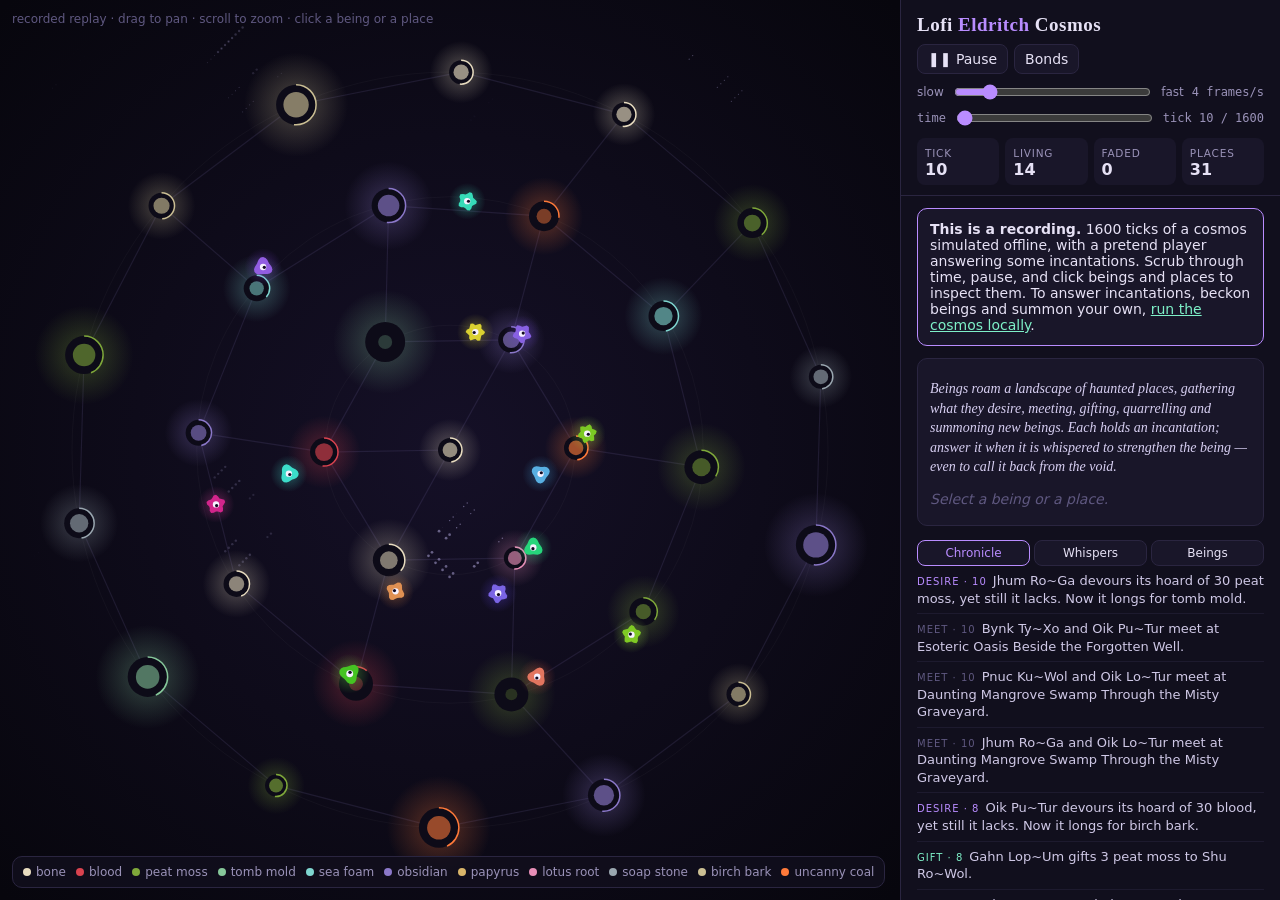
==== docs/index.html @ 743127a4 "Add a static replay demo for GitHub Pages - mix cosmos.replay records a fresh cosmos tick by tick (o" ====
<!doctype html>
<html lang="en" data-replay="replay.json">
<head>
<meta charset="utf-8">
<meta name="viewport" content="width=device-width, initial-scale=1">
<title>Lofi Eldritch Cosmos</title>
<style>
  :root {
    --bg: #07060d;
    --panel: #110f1d;
    --panel-2: #191629;
    --border: #2a2540;
    --text: #e6e1f5;
    --muted: #9a92b8;
    --faint: #5f5880;
    --accent: #b98cff;
    --accent-2: #7ef0c8;
    --danger: #ff6b7a;
    --warn: #ffcf6b;
    --good: #7ef0a0;
    --radius: 10px;
    --mono: ui-monospace, SFMono-Regular, Menlo, Consolas, monospace;
    --sans: "Iowan Old Style", "Palatino Linotype", Palatino, Georgia, serif;
    --ui: system-ui, -apple-system, "Segoe UI", Roboto, sans-serif;
  }
  * { box-sizing: border-box; }
  html, body { margin: 0; height: 100%; background: var(--bg); color: var(--text); font-family: var(--ui); font-size: 14px; }
  body { display: grid; grid-template-columns: 1fr 380px; grid-template-rows: 100%; overflow: hidden; }
  #stage { position: relative; min-width: 0; min-height: 0; }
  canvas { display: block; width: 100%; height: 100%; cursor: grab; touch-action: none; }
  canvas.dragging { cursor: grabbing; }
  canvas.beckoning { cursor: crosshair; }
  aside { background: var(--panel); border-left: 1px solid var(--border); display: flex; flex-direction: column; min-height: 0; overflow: hidden; }
  header { padding: 14px 16px 10px; border-bottom: 1px solid var(--border); }
  h1 { font-family: var(--sans); font-weight: 600; font-size: 19px; letter-spacing: .5px; margin: 0 0 8px; }
  h1 span { color: var(--accent); }
  h2 { font-family: var(--sans); font-size: 17px; margin: 0; font-weight: 600; }
  h3 { font-size: 11px; text-transform: uppercase; letter-spacing: 1.2px; color: var(--muted); margin: 14px 0 6px; font-weight: 600; }
  .controls { display: flex; gap: 6px; align-items: center; flex-wrap: wrap; }
  button { font: inherit; color: var(--text); background: var(--panel-2); border: 1px solid var(--border); border-radius: 8px; padding: 6px 10px; cursor: pointer; }
  button:hover { border-color: var(--accent); }
  button.primary { background: var(--accent); color: #140b24; border-color: var(--accent); font-weight: 600; }
  button.primary:hover { filter: brightness(1.1); }
  button.danger:hover { border-color: var(--danger); color: var(--danger); }
  button:disabled { opacity: .5; cursor: default; }
  input[type=text], input[type=number] { font: inherit; color: var(--text); background: var(--bg); border: 1px solid var(--border); border-radius: 8px; padding: 6px 8px; width: 100%; }
  input:focus { outline: none; border-color: var(--accent); }
  input[type=range] { accent-color: var(--accent); flex: 1; min-width: 80px; }
  .speed { display: flex; align-items: center; gap: 8px; margin-top: 8px; color: var(--muted); font-size: 12px; }
  .stats { display: grid; grid-template-columns: repeat(4, 1fr); gap: 6px; margin-top: 10px; }
  .stat { background: var(--panel-2); border-radius: 8px; padding: 6px 8px; }
  .stat b { display: block; font-size: 16px; font-variant-numeric: tabular-nums; }
  .stat small { color: var(--muted); font-size: 10.5px; text-transform: uppercase; letter-spacing: .8px; }
  #scroll { overflow-y: auto; flex: 1; padding: 0 16px 16px; }
  .empty { color: var(--faint); font-style: italic; padding: 6px 0; }
  .card { background: var(--panel-2); border: 1px solid var(--border); border-radius: var(--radius); padding: 12px; margin-top: 12px; }
  .row { display: flex; justify-content: space-between; gap: 8px; align-items: baseline; padding: 2px 0; }
  .row span:first-child { color: var(--muted); }
  .bar { height: 7px; background: var(--bg); border-radius: 4px; overflow: hidden; margin: 4px 0 8px; }
  .bar i { display: block; height: 100%; border-radius: 4px; transition: width .4s; }
  .thought { font-family: var(--sans); font-style: italic; color: #d7cff2; margin: 8px 0; line-height: 1.4; }
  .chips { display: flex; flex-wrap: wrap; gap: 4px; }
  .chip { font-size: 12px; background: var(--bg); border: 1px solid var(--border); border-radius: 999px; padding: 2px 8px; display: inline-flex; gap: 5px; align-items: center; }
  .chip .dot { width: 8px; height: 8px; border-radius: 50%; display: inline-block; }
  .chip.desire { border-color: var(--accent); }
  .link { color: var(--accent-2); cursor: pointer; text-decoration: none; }
  .link:hover { text-decoration: underline; }
  .incantation { border: 1px dashed var(--faint); border-radius: 8px; padding: 8px 10px; margin-top: 6px; font-family: var(--sans); font-size: 15px; }
  .incantation.awaiting { border-color: var(--warn); box-shadow: 0 0 12px #ffcf6b33; }
  .recall { display: flex; gap: 6px; margin-top: 8px; }
  .recall input { flex: 1; }
  .feedback { font-size: 13px; margin-top: 6px; }
  .feedback.good { color: var(--good); } .feedback.bad { color: var(--danger); }
  .events { list-style: none; padding: 0; margin: 0; }
  .events li { padding: 6px 0; border-bottom: 1px solid #1d1a2e; font-size: 13px; line-height: 1.35; color: #cfc8e6; }
  .events li .k { font-size: 10px; text-transform: uppercase; letter-spacing: 1px; margin-right: 6px; color: var(--faint); }
  .events li.summon .k, .events li.revive .k { color: var(--good); }
  .events li.fade .k, .events li.rivalry .k { color: var(--danger); }
  .events li.gift .k, .events li.succor .k { color: var(--accent-2); }
  .events li.whisper .k { color: var(--warn); }
  .events li.desire .k, .events li.elder .k { color: var(--accent); }
  .whispers li { display: flex; justify-content: space-between; gap: 8px; }
  .legend { position: absolute; left: 12px; bottom: 12px; background: #110f1dd9; border: 1px solid var(--border); border-radius: var(--radius); padding: 8px 10px; font-size: 12px; max-width: calc(100% - 24px); }
  .legend .chips { gap: 4px 10px; }
  .legend .chip { background: none; border: 0; padding: 0; color: var(--muted); }
  .hint { position: absolute; top: 12px; left: 12px; color: var(--faint); font-size: 12px; pointer-events: none; }
  .tooltip { position: absolute; pointer-events: none; background: #110f1df0; border: 1px solid var(--border); border-radius: 8px; padding: 5px 8px; font-size: 12px; white-space: nowrap; transform: translate(12px, 12px); display: none; }
  .banner { position: absolute; top: 12px; left: 50%; transform: translateX(-50%); background: var(--accent); color: #140b24; padding: 6px 12px; border-radius: 999px; font-weight: 600; font-size: 13px; display: none; }
  .overlay { position: absolute; inset: 0; display: none; place-items: center; background: radial-gradient(circle at center, #1a1430cc, #07060dee); }
  .overlay .card { max-width: 380px; width: calc(100% - 32px); text-align: center; }
  .overlay p { color: var(--muted); line-height: 1.5; }
  .form-grid { display: grid; gap: 6px; margin-top: 8px; }
  .form-grid label { font-size: 12px; color: var(--muted); text-align: left; }
  .error { color: var(--danger); font-size: 12px; margin-top: 6px; }
  .scrub { display: flex; align-items: center; gap: 8px; margin-top: 6px; color: var(--muted); font-size: 12px; }
  .scrub input { flex: 1; }
  .scrub span { font-family: var(--mono); min-width: 92px; text-align: right; }
  .notice { border-color: var(--accent); }
  .notice a { color: var(--accent-2); }
  .tabs { display: flex; gap: 4px; margin-top: 14px; }
  .tabs button { flex: 1; font-size: 12px; padding: 5px; }
  .tabs button.on { border-color: var(--accent); color: var(--accent); }
  @media (max-width: 820px) {
    body { grid-template-columns: 100%; grid-template-rows: 55vh 45vh; }
    aside { border-left: 0; border-top: 1px solid var(--border); }
    .legend { display: none; }
  }
</style>
</head>
<body>
<div id="stage">
  <canvas id="cosmos"></canvas>
  <div class="hint">drag to pan · scroll to zoom · click a being (the eye follows it) or a place</div>
  <div class="banner" id="banner"></div>
  <div class="tooltip" id="tooltip"></div>
  <div class="legend" id="legend"></div>
  <div class="overlay" id="genesis">
    <div class="card">
      <h2>The void is empty</h2>
      <p>Dream a landscape of haunted places into being and awaken beings to roam it.</p>
      <div class="form-grid">
        <label for="seed-beings">Beings to awaken</label>
        <input type="number" id="seed-beings" value="14" min="1" max="60">
        <label for="seed-rings">Places on each ring (inner → outer)</label>
        <input type="text" id="seed-rings" value="6, 10, 14">
      </div>
      <div class="controls" style="justify-content:center;margin-top:12px">
        <button class="primary" id="seed-go">Begin genesis</button>
        <button id="seed-cancel">Cancel</button>
      </div>
      <div class="error" id="seed-error"></div>
    </div>
  </div>
</div>
<aside>
  <header>
    <h1>Lofi <span>Eldritch</span> Cosmos</h1>
    <div class="controls">
      <button class="primary" id="toggle">▶ Stir</button>
      <button id="new-cosmos" title="Unmake this cosmos and seed a new one">New cosmos</button>
      <button id="bonds-toggle" title="Show strong bonds between all beings">Bonds</button>
    </div>
    <div class="speed">
      <span>slow</span>
      <input type="range" id="speed" min="100" max="3000" step="50" value="1000" aria-label="Tick duration">
      <span>fast</span>
      <span id="speed-label" style="min-width:64px;text-align:right;font-family:var(--mono)"></span>
    </div>
    <div class="stats">
      <div class="stat"><small>tick</small><b id="s-tick">0</b></div>
      <div class="stat"><small>living</small><b id="s-pop">0</b></div>
      <div class="stat"><small>faded</small><b id="s-faded">0</b></div>
      <div class="stat"><small>places</small><b id="s-nodes">0</b></div>
    </div>
  </header>
  <div id="scroll">
    <div id="selection"></div>
    <div class="tabs">
      <button id="tab-chronicle" class="on">Chronicle</button>
      <button id="tab-whispers">Whispers <span id="whisper-count"></span></button>
      <button id="tab-beings">Beings</button>
    </div>
    <div id="tab-body"></div>
  </div>
</aside>
<script>
(() => {
  "use strict";

  // ---------- state ----------
  const RESOURCE_COLORS = {
    bone: "#e8dcc0", blood: "#d9434f", peat_moss: "#7fa83a", tomb_mold: "#86c79a",
    sea_foam: "#7fd6d0", obsidian: "#8b78c9", papyrus: "#d9b56a", lotus_root: "#e88fb8",
    soap_stone: "#9aa7b0", birch_bark: "#cbbf94", uncanny_coal: "#ff7a3a"
  };
  const state = {
    world: null, nodes: new Map(), beings: new Map(), events: [], lastSeq: 0,
    selected: null,            // {kind: "being"|"node", id}
    hover: null,
    beckoning: null,           // being id waiting for a target node
    showBonds: false,
    tab: "chronicle",
    view: { x: 0, y: 0, zoom: 1 },
    display: new Map(),        // being id -> {x, y, vx, vy}
    feedback: null,            // {id, text, good}
    seedDismissed: false,
  };

  // A static build (GitHub Pages) sets <html data-replay="replay.json"> and plays a recording
  const REPLAY_URL = document.documentElement.dataset.replay;
  const replay = REPLAY_URL ? { data: null, frame: 0, playing: true, fps: 4, eventTicks: [] } : null;
  const REPO_URL = "https://github.com/joedaws/lofi-eldritch-cosmos";

  window.cosmos = state; // handy for poking at the cosmos from the console
  const $ = (id) => document.getElementById(id);
  const canvas = $("cosmos");
  const ctx = canvas.getContext("2d");
  const esc = (s) => String(s ?? "").replace(/[&<>"']/g, (c) => ({ "&": "&amp;", "<": "&lt;", ">": "&gt;", '"': "&quot;", "'": "&#39;" }[c]));
  const pretty = (r) => String(r ?? "").replace(/_/g, " ");
  const hash = (s) => { let h = 2166136261; for (const c of String(s)) { h ^= c.charCodeAt(0); h = Math.imul(h, 16777619); } return (h >>> 0) / 4294967295; };
  const resColor = (r) => RESOURCE_COLORS[r] || "#bbb";
  // only touch the DOM when the markup really changed, so clicks are never lost to a re-render
  const setHTML = (el, html) => { if (el._html !== html) { el._html = html; el.innerHTML = html; } };

  // ---------- api ----------
  async function api(path, body) {
    const opts = body === undefined ? {} : { method: "POST", headers: { "Content-Type": "application/json" }, body: JSON.stringify(body) };
    const res = await fetch(path, opts);
    const data = await res.json().catch(() => ({}));
    if (!res.ok && res.status !== 409) throw Object.assign(new Error(data.error || res.statusText), { data });
    return { status: res.status, data };
  }

  let polling = false;
  async function poll() {
    if (replay) { if (replay.data) ingest(replayWorld(replay.frame)); return; }
    if (polling) return;
    polling = true;
    try {
      const { data } = await api(`/world?since=${state.lastSeq}`);
      ingest(data);
    } catch (e) {
      banner("The cosmos is unreachable…", 2000);
    } finally {
      polling = false;
    }
  }

  function ingest(world) {
    state.world = world;
    state.nodes = new Map(world.nodes.map((n) => [n.id, n]));
    state.beings = new Map(world.beings.map((b) => [b.id, b]));
    if (world.replaceEvents) {
      state.events = world.events;
    } else if (world.events.length) {
      state.lastSeq = world.events[0].seq;
      state.events = world.events.concat(state.events).slice(0, 250);
    }
    for (const id of state.display.keys()) if (!state.beings.has(id)) state.display.delete(id);
    if (state.selected && !(state.selected.kind === "being" ? state.beings : state.nodes).has(state.selected.id)) state.selected = null;
    layoutNodes();
    renderPanel();
    const empty = world.nodes.length === 0;
    $("genesis").style.display = !replay && ((empty && !state.seedDismissed) || state.forceGenesis) ? "grid" : "none";
  }

  // ---------- replay ----------
  async function loadReplay() {
    try {
      const res = await fetch(REPLAY_URL);
      const R = await res.json();
      // bonds are only stored every few frames: carry the last known bonds forward
      const last = new Map();
      for (const f of R.frames) for (const row of f.b) {
        if (row[8] !== null) {
          const bonds = {};
          for (let i = 0; i < row[8].length; i += 2) { const other = R.beings[row[8][i]]; if (other) bonds[other.id] = row[8][i + 1]; }
          last.set(row[0], bonds);
        }
        row.bonds = last.get(row[0]) || {};
      }
      R.events.sort((a, b) => a.seq - b.seq);
      replay.eventTicks = R.events.map((e) => e.tick);
      replay.data = R;
      setupReplayControls();
      ingest(replayWorld(0));
    } catch (e) {
      banner("Could not load the recording.", 0);
    }
  }

  function replayWorld(i) {
    const R = replay.data, f = R.frames[i], S = R.strings;
    const nodes = R.nodes.map((n, j) => ({
      id: n.id, name: n.name, resource_type: n.resource_type, resource_yield: n.resource_yield,
      max_reserve: n.max_reserve, position: n.position, reserve: f.r[j],
      neighbors: n.neighbors.map((k) => R.nodes[k].id), occupants: [],
    }));
    let population = 0;
    const beings = f.b.map((row) => {
      const info = R.beings[row[0]];
      const node = row[2] >= 0 ? nodes[row[2]] : null;
      const faded = row[3] === 1;
      if (!faded) { population++; if (node) node.occupants.push(info.id); }
      const resources = {};
      for (let k = 0; k < row[7].length; k += 2) resources[S[row[7][k]]] = row[7][k + 1];
      return {
        id: info.id, name: info.name, status: faded ? "faded" : "alive", ichor: row[1], max_ichor: R.meta.max_ichor,
        at_node: node ? node.id : null, resources, desire: S[row[6]], intent: S[row[4]], thought: S[row[5]],
        bonds: row.bonds, known_nodes: row[9], visited_nodes: row[10],
        lineage: { generation: info.generation, parents: info.parents, age: row[11], lifespan: info.lifespan },
        incantation: { front: info.front, has_back: info.has_back, box: row[12], awaiting: row[13] === 1, streak: row[14], due_at: null },
      };
    });
    // events up to this tick, most recent first
    let hi = 0; while (hi < replay.eventTicks.length && replay.eventTicks[hi] <= f.t) hi++;
    const events = R.events.slice(Math.max(0, hi - 250), hi).reverse();
    return {
      nodes, beings, events, replaceEvents: true, resources: R.meta.resources,
      simulation: { running: replay.playing, tick: f.t, tick_ms: Math.round(1000 / replay.fps), population, faded: beings.length - population, now: f.now },
    };
  }

  function setupReplayControls() {
    const R = replay.data;
    $("new-cosmos").style.display = "none";
    $("toggle").title = "Play / pause the recording";
    const speed = $("speed");
    speed.min = 1; speed.max = 20; speed.step = 1; speed.value = replay.fps;
    speed.setAttribute("aria-label", "Playback speed");
    const scrub = document.createElement("div");
    scrub.className = "scrub";
    scrub.innerHTML = `<span style="min-width:0;text-align:left">time</span><input type="range" id="scrub" min="0" max="${R.frames.length - 1}" value="0" aria-label="Replay position"><span id="scrub-label"></span>`;
    document.querySelector(".speed").after(scrub);
    $("scrub").addEventListener("input", (e) => { replay.frame = Number(e.target.value); poll(); });
    document.querySelector(".hint").textContent = "recorded replay · drag to pan · scroll to zoom · click a being or a place";
  }

  // ---------- layout ----------
  function layoutNodes() {
    const list = [...state.nodes.values()];
    list.forEach((n, i) => {
      if (n.position && typeof n.position.x === "number") { n.wx = n.position.x; n.wy = n.position.y; }
      else { const a = hash(n.id) * Math.PI * 2; const r = 1.15 + 0.1 * hash(n.id + "r"); n.wx = Math.cos(a) * r; n.wy = Math.sin(a) * r; }
    });
  }

  function scale() { return Math.min(canvas.clientWidth, canvas.clientHeight) * 0.42 * state.view.zoom; }
  function toScreen(wx, wy) {
    const s = scale();
    return [canvas.clientWidth / 2 + (wx - state.view.x) * s, canvas.clientHeight / 2 + (wy - state.view.y) * s];
  }
  function toWorld(sx, sy) {
    const s = scale();
    return [(sx - canvas.clientWidth / 2) / s + state.view.x, (sy - canvas.clientHeight / 2) / s + state.view.y];
  }

  function beingTarget(b, t) {
    const n = state.nodes.get(b.at_node);
    if (!n) { const a = hash(b.id) * 6.28; return [Math.cos(a) * 1.3, Math.sin(a) * 1.3]; }
    const occupants = b.status === "faded" ? null : n.occupants;
    const phase = hash(b.id) * Math.PI * 2;
    const orbit = (b.status === "faded" ? 0.035 : 0.055 + 0.02 * hash(b.id + "o")) * Math.min(1.6, Math.max(1, Math.sqrt((occupants?.length || 1) / 3)));
    const speed = b.status === "faded" ? 0 : 0.25 + 0.2 * hash(b.id + "s");
    const a = phase + t * speed;
    return [n.wx + Math.cos(a) * orbit, n.wy + Math.sin(a) * orbit];
  }

  function beingRadius(b) {
    const s = Math.max(0.6, Math.min(1.3, state.view.zoom));
    return (4 + 6 * Math.sqrt(Math.max(0, b.ichor) / (b.max_ichor || 200))) * s;
  }

  function nodeRadius(n) { return (10 + 3 * (n.resource_yield || 1) / 3) * Math.max(0.6, Math.min(1.6, state.view.zoom)); }

  // ---------- drawing ----------
  const stars = Array.from({ length: 160 }, (_, i) => ({ x: hash("x" + i), y: hash("y" + i), r: hash("r" + i) * 1.2 + 0.2, p: hash("p" + i) * 6 }));

  function resize() {
    const dpr = window.devicePixelRatio || 1;
    canvas.width = canvas.clientWidth * dpr; canvas.height = canvas.clientHeight * dpr;
    ctx.setTransform(dpr, 0, 0, dpr, 0, 0);
  }
  window.addEventListener("resize", resize);

  function draw(now) {
    const t = now / 1000;
    const W = canvas.clientWidth, H = canvas.clientHeight;
    ctx.clearRect(0, 0, W, H);

    // background
    const g = ctx.createRadialGradient(W / 2, H / 2, 0, W / 2, H / 2, Math.max(W, H) * 0.7);
    g.addColorStop(0, "#151027"); g.addColorStop(1, "#07060d");
    ctx.fillStyle = g; ctx.fillRect(0, 0, W, H);
    for (const s of stars) {
      ctx.globalAlpha = 0.25 + 0.25 * Math.sin(t * 0.7 + s.p);
      ctx.fillStyle = "#cfc6ff";
      ctx.beginPath(); ctx.arc(s.x * W, s.y * H, s.r, 0, 6.283); ctx.fill();
    }
    ctx.globalAlpha = 1;

    // concentric rings, faint
    const rings = new Set([...state.nodes.values()].map((n) => Math.round(Math.hypot(n.wx, n.wy) * 100) / 100).filter((r) => r > 0.01));
    ctx.strokeStyle = "#ffffff08"; ctx.lineWidth = 1;
    for (const r of rings) { const [cx, cy] = toScreen(0, 0); ctx.beginPath(); ctx.arc(cx, cy, r * scale(), 0, 6.283); ctx.stroke(); }

    // edges
    ctx.lineWidth = 1.2;
    for (const n of state.nodes.values()) {
      const [x1, y1] = toScreen(n.wx, n.wy);
      for (const id of n.neighbors) {
        if (id < n.id) continue;
        const m = state.nodes.get(id); if (!m) continue;
        const [x2, y2] = toScreen(m.wx, m.wy);
        const sel = state.selected && state.selected.kind === "node" && (state.selected.id === n.id || state.selected.id === m.id);
        ctx.strokeStyle = sel ? "#b98cff88" : "#8a7fc025";
        ctx.beginPath(); ctx.moveTo(x1, y1); ctx.lineTo(x2, y2); ctx.stroke();
      }
    }

    // nodes
    for (const n of state.nodes.values()) {
      const [x, y] = toScreen(n.wx, n.wy);
      const r = nodeRadius(n);
      const col = resColor(n.resource_type);
      const frac = n.max_reserve ? Math.max(0, Math.min(1, n.reserve / n.max_reserve)) : 0;
      const glow = ctx.createRadialGradient(x, y, 0, x, y, r * 2.6);
      glow.addColorStop(0, col + "55"); glow.addColorStop(1, col + "00");
      ctx.fillStyle = glow; ctx.beginPath(); ctx.arc(x, y, r * 2.6, 0, 6.283); ctx.fill();
      ctx.fillStyle = "#0d0b18"; ctx.beginPath(); ctx.arc(x, y, r, 0, 6.283); ctx.fill();
      ctx.fillStyle = col; ctx.globalAlpha = 0.25 + 0.75 * frac;
      ctx.beginPath(); ctx.arc(x, y, r * (0.35 + 0.55 * frac), 0, 6.283); ctx.fill();
      ctx.globalAlpha = 1;
      ctx.strokeStyle = col; ctx.lineWidth = 1.5;
      ctx.beginPath(); ctx.arc(x, y, r, -Math.PI / 2, -Math.PI / 2 + frac * 6.283); ctx.stroke();
      const isSel = state.selected && state.selected.kind === "node" && state.selected.id === n.id;
      const isHover = state.hover && state.hover.kind === "node" && state.hover.id === n.id;
      if (isSel || isHover || state.beckoning) {
        ctx.strokeStyle = isSel ? "#ffffff" : "#ffffff66"; ctx.lineWidth = 1;
        ctx.beginPath(); ctx.arc(x, y, r + 4, 0, 6.283); ctx.stroke();
      }
      if (state.view.zoom > 1.4 || isSel || isHover) {
        ctx.fillStyle = "#cfc8e6cc"; ctx.font = "11px " + getComputedStyle(document.body).fontFamily; ctx.textAlign = "center";
        ctx.fillText(n.name, x, y + r + 14);
      }
    }

    // being positions (smoothed)
    const pos = new Map();
    for (const b of state.beings.values()) {
      const [tx, ty] = beingTarget(b, t);
      let d = state.display.get(b.id);
      if (!d) { d = { x: tx, y: ty }; state.display.set(b.id, d); }
      const k = 0.06;
      d.vx = (tx - d.x) * k; d.vy = (ty - d.y) * k;
      d.x += d.vx; d.y += d.vy;
      pos.set(b.id, toScreen(d.x, d.y));
    }

    // bonds
    const selBeing = state.selected && state.selected.kind === "being" ? state.beings.get(state.selected.id) : null;
    const drawBond = (a, bId, aff) => {
      const p1 = pos.get(a.id), p2 = pos.get(bId); if (!p1 || !p2) return;
      ctx.strokeStyle = aff >= 0 ? `rgba(126,240,200,${Math.min(0.8, 0.15 + aff / 40)})` : `rgba(255,107,122,${Math.min(0.8, 0.2 - aff / 25)})`;
      ctx.lineWidth = 1 + Math.min(3, Math.abs(aff) / 12);
      ctx.beginPath(); ctx.moveTo(p1[0], p1[1]);
      const mx = (p1[0] + p2[0]) / 2, my = (p1[1] + p2[1]) / 2 - 20;
      ctx.quadraticCurveTo(mx, my, p2[0], p2[1]); ctx.stroke();
    };
    if (state.showBonds) {
      for (const b of state.beings.values()) for (const [id, aff] of Object.entries(b.bonds)) if (aff >= 12 && id > b.id) drawBond(b, id, aff);
    }
    if (selBeing) for (const [id, aff] of Object.entries(selBeing.bonds)) if (Math.abs(aff) >= 3) drawBond(selBeing, id, aff);

    // beings
    for (const b of state.beings.values()) {
      const p = pos.get(b.id); if (!p) continue;
      const [x, y] = p;
      const r = beingRadius(b);
      const faded = b.status === "faded";
      const hue = Math.floor(hash(b.id) * 360);
      const body = faded ? "rgba(150,145,170,0.35)" : `hsl(${hue} 70% ${55 + 10 * Math.sin(t + hash(b.id) * 9)}%)`;
      const isSel = selBeing && selBeing.id === b.id;

      if (b.incantation && b.incantation.awaiting) {
        const pulse = 0.5 + 0.5 * Math.sin(t * 4 + hash(b.id) * 6);
        ctx.strokeStyle = `rgba(255,207,107,${0.35 + 0.5 * pulse})`; ctx.lineWidth = 2;
        ctx.beginPath(); ctx.arc(x, y, r + 5 + 3 * pulse, 0, 6.283); ctx.stroke();
      }
      if (!faded) {
        const aura = ctx.createRadialGradient(x, y, 0, x, y, r * 2.2);
        aura.addColorStop(0, `hsla(${hue},80%,60%,0.35)`); aura.addColorStop(1, `hsla(${hue},80%,60%,0)`);
        ctx.fillStyle = aura; ctx.beginPath(); ctx.arc(x, y, r * 2.2, 0, 6.283); ctx.fill();
      }
      // wobbling body with tendrils
      ctx.fillStyle = body;
      ctx.beginPath();
      const lobes = 3 + Math.floor(hash(b.id + "l") * 4);
      for (let i = 0; i <= 24; i++) {
        const a = (i / 24) * 6.283;
        const wob = faded ? 0.05 : 0.18;
        const rr = r * (1 + wob * Math.sin(lobes * a + t * (faded ? 0.5 : 2.2) + hash(b.id) * 20));
        const px = x + Math.cos(a) * rr, py = y + Math.sin(a) * rr;
        i ? ctx.lineTo(px, py) : ctx.moveTo(px, py);
      }
      ctx.closePath(); ctx.fill();
      if (isSel) { ctx.strokeStyle = "#fff"; ctx.lineWidth = 1.5; ctx.stroke(); }
      // eye looking where it moves
      const d = state.display.get(b.id) || { vx: 0, vy: 0 };
      const look = Math.hypot(d.vx, d.vy) > 1e-5 ? Math.atan2(d.vy, d.vx) : hash(b.id) * 6.28;
      const er = Math.max(1.6, r * 0.38);
      ctx.fillStyle = faded ? "#2a2738" : "#f6f1ff";
      ctx.beginPath(); ctx.arc(x, y, er, 0, 6.283); ctx.fill();
      if (!faded) {
        ctx.fillStyle = "#120a22";
        ctx.beginPath(); ctx.arc(x + Math.cos(look) * er * 0.4, y + Math.sin(look) * er * 0.4, er * 0.5, 0, 6.283); ctx.fill();
      }
      if (isSel || (state.hover && state.hover.kind === "being" && state.hover.id === b.id)) {
        ctx.fillStyle = "#fff"; ctx.font = "12px " + getComputedStyle(document.body).fontFamily; ctx.textAlign = "center";
        ctx.fillText(b.name, x, y - r - 9);
      }
    }
    state.screenPos = pos;

    // camera follows the selected being
    if (state.follow) {
      const d = state.display.get(state.follow);
      if (d && state.beings.has(state.follow)) {
        state.view.x += (d.x - state.view.x) * 0.08;
        state.view.y += (d.y - state.view.y) * 0.08;
      } else state.follow = null;
    }
    requestAnimationFrame(draw);
  }

  // ---------- interaction ----------
  function pick(sx, sy) {
    let best = null, bestD = Infinity;
    if (state.screenPos) for (const [id, [x, y]] of state.screenPos) {
      const b = state.beings.get(id); if (!b) continue;
      const d = Math.hypot(sx - x, sy - y);
      if (d < beingRadius(b) + 6 && d < bestD) { best = { kind: "being", id }; bestD = d; }
    }
    if (best && !state.beckoning) return best;
    best = null; bestD = Infinity;
    for (const n of state.nodes.values()) {
      const [x, y] = toScreen(n.wx, n.wy);
      const d = Math.hypot(sx - x, sy - y);
      if (d < nodeRadius(n) + 6 && d < bestD) { best = { kind: "node", id: n.id }; bestD = d; }
    }
    return best;
  }

  let drag = null;
  canvas.addEventListener("pointerdown", (e) => {
    drag = { x: e.clientX, y: e.clientY, vx: state.view.x, vy: state.view.y, moved: false };
    canvas.setPointerCapture(e.pointerId);
  });
  canvas.addEventListener("pointermove", (e) => {
    const rect = canvas.getBoundingClientRect();
    const sx = e.clientX - rect.left, sy = e.clientY - rect.top;
    if (drag) {
      const dx = e.clientX - drag.x, dy = e.clientY - drag.y;
      if (Math.hypot(dx, dy) > 4) { drag.moved = true; state.follow = null; canvas.classList.add("dragging"); }
      if (drag.moved) { state.view.x = drag.vx - dx / scale(); state.view.y = drag.vy - dy / scale(); }
      return;
    }
    state.hover = pick(sx, sy);
    const tip = $("tooltip");
    if (state.hover) {
      const ent = state.hover.kind === "being" ? state.beings.get(state.hover.id) : state.nodes.get(state.hover.id);
      tip.innerHTML = state.hover.kind === "being"
        ? `<b>${esc(ent.name)}</b> · ${esc(ent.status === "faded" ? "faded" : ent.intent)}<br><span style="color:var(--muted)">ichor ${ent.ichor} · longs for ${esc(pretty(ent.desire))}</span>`
        : `<b>${esc(ent.name)}</b><br><span style="color:var(--muted)">${esc(pretty(ent.resource_type))} · reserve ${ent.reserve} · ${ent.occupants.length} present</span>`;
      tip.style.left = sx + "px"; tip.style.top = sy + "px"; tip.style.display = "block";
    } else tip.style.display = "none";
  });
  canvas.addEventListener("pointerup", async (e) => {
    canvas.classList.remove("dragging");
    const wasDrag = drag && drag.moved; drag = null;
    if (wasDrag) return;
    const rect = canvas.getBoundingClientRect();
    const hit = pick(e.clientX - rect.left, e.clientY - rect.top);
    if (state.beckoning) {
      const beingId = state.beckoning;
      setBeckon(null);
      if (hit && hit.kind === "node") {
        try { await api("/being/beckon", { id: beingId, node_id: hit.id }); banner("The being heeds your call.", 1500); poll(); }
        catch (err) { banner(err.message, 2000); }
      }
      return;
    }
    select(hit);
  });
  canvas.addEventListener("wheel", (e) => {
    e.preventDefault();
    const rect = canvas.getBoundingClientRect();
    const sx = e.clientX - rect.left, sy = e.clientY - rect.top;
    const [wx, wy] = toWorld(sx, sy);
    state.view.zoom = Math.max(0.4, Math.min(6, state.view.zoom * Math.exp(-e.deltaY * 0.0015)));
    const [wx2, wy2] = toWorld(sx, sy);
    state.view.x += wx - wx2; state.view.y += wy - wy2;
  }, { passive: false });
  window.addEventListener("keydown", (e) => {
    if (e.key === "Escape") { setBeckon(null); select(null); }
  });

  function select(sel) {
    state.selected = sel;
    state.follow = sel && sel.kind === "being" ? sel.id : null;
    state.feedback = null;
    renderPanel(true);
  }

  function setBeckon(id) {
    state.beckoning = id;
    canvas.classList.toggle("beckoning", !!id);
    if (id) banner("Click a place to beckon the being there (Esc to cancel)");
    else hideBanner();
  }

  let bannerTimer;
  function banner(text, ms) {
    const el = $("banner"); el.textContent = text; el.style.display = "block";
    clearTimeout(bannerTimer);
    if (ms) bannerTimer = setTimeout(hideBanner, ms);
  }
  function hideBanner() { $("banner").style.display = "none"; }

  // ---------- panel ----------
  function nameOf(id) { const b = state.beings.get(id); return b ? b.name : "a forgotten being"; }
  function beingLink(id) { return `<a class="link" data-being="${esc(id)}">${esc(nameOf(id))}</a>`; }
  function nodeLink(id) { const n = state.nodes.get(id); return n ? `<a class="link" data-node="${esc(id)}">${esc(n.name)}</a>` : "nowhere"; }
  function fmtDue(ms) {
    const s = Math.max(0, Math.round((ms - (state.world?.simulation?.now ?? Date.now())) / 1000));
    if (s < 60) return `${s}s`; if (s < 3600) return `${Math.round(s / 60)}m`; if (s < 86400) return `${Math.round(s / 3600)}h`; return `${Math.round(s / 86400)}d`;
  }

  function renderStats() {
    const sim = state.world?.simulation || {};
    $("s-tick").textContent = sim.tick ?? 0;
    $("s-pop").textContent = `${sim.population ?? 0}`;
    $("s-faded").textContent = sim.faded ?? 0;
    $("s-nodes").textContent = state.nodes.size;
    $("toggle").textContent = replay ? (replay.playing ? "❚❚ Pause" : "▶ Play") : sim.running ? "❚❚ Slumber" : "▶ Stir";
    $("toggle").classList.toggle("primary", !sim.running);
    const speed = $("speed");
    if (replay) {
      $("speed-label").textContent = `${replay.fps} frames/s`;
      if (replay.data) {
        if (document.activeElement !== $("scrub")) $("scrub").value = replay.frame;
        $("scrub-label").textContent = `tick ${sim.tick} / ${replay.data.meta.ticks}`;
      }
    } else {
      if (document.activeElement !== speed && sim.tick_ms) speed.value = 3100 - sim.tick_ms;
      $("speed-label").textContent = `${sim.tick_ms ?? "?"}ms/tick`;
    }
    $("bonds-toggle").classList.toggle("primary", state.showBonds);
    setHTML($("legend"), `<div class="chips">${(state.world?.resources || []).map((r) => `<span class="chip"><span class="dot" style="background:${resColor(r)}"></span>${esc(pretty(r))}</span>`).join("")}</div>`);
  }

  // never re-render the side panel under a pressed pointer: the click would be lost
  let panelFrozen = false;
  document.querySelector("aside").addEventListener("pointerdown", () => { panelFrozen = true; });
  window.addEventListener("pointerup", () => setTimeout(() => { panelFrozen = false; }, 0));

  function renderPanel(force) {
    renderStats();
    if (panelFrozen && !force) return;
    const sel = $("selection");
    // don't clobber an input the user is typing into
    const active = document.activeElement;
    if (!force && active && sel.contains(active) && active.tagName === "INPUT") { renderTab(); return; }
    if (!state.selected) {
      const notice = replay ? `<div class="card notice"><b>This is a recording.</b> ${replay.data ? replay.data.meta.ticks : ""} ticks of a cosmos simulated offline, with a pretend player answering some incantations. Scrub through time, pause, and click beings and places to inspect them. To answer incantations, beckon beings and summon your own, <a href="${REPO_URL}" target="_blank" rel="noopener">run the cosmos locally</a>.</div>` : "";
      setHTML(sel, notice + `<div class="card"><div class="thought">Beings roam a landscape of haunted places, gathering what they desire, meeting, gifting, quarrelling and summoning new beings. Each holds an incantation; answer it when it is whispered to strengthen the being — even to call it back from the void.</div><div class="empty">Select a being or a place.</div></div>`);
    } else if (state.selected.kind === "being") {
      setHTML(sel, beingCard(state.beings.get(state.selected.id)));
    } else {
      setHTML(sel, nodeCard(state.nodes.get(state.selected.id)));
    }
    renderTab();
  }

  function beingCard(b) {
    if (!b) return "";
    const pct = Math.round(100 * b.ichor / (b.max_ichor || 200));
    const ichorCol = b.ichor < 30 ? "var(--danger)" : b.ichor < 80 ? "var(--warn)" : "var(--accent-2)";
    const res = Object.entries(b.resources).sort((a, c) => c[1] - a[1]);
    const bonds = Object.entries(b.bonds).sort((a, c) => c[1] - a[1]);
    const inc = b.incantation || {};
    const fb = state.feedback && state.feedback.id === b.id ? `<div class="feedback ${state.feedback.good ? "good" : "bad"}">${esc(state.feedback.text)}</div>` : "";
    const lin = b.lineage || {};
    return `<div class="card">
      <div class="row"><h2>${esc(b.name)}</h2><span class="chip">${b.status === "faded" ? "faded" : esc(b.intent || "")}</span></div>
      <div class="thought">“${esc(b.thought || "…")}”</div>
      <div class="row"><span>ichor</span><span>${b.ichor} / ${b.max_ichor}</span></div>
      <div class="bar"><i style="width:${pct}%;background:${ichorCol}"></i></div>
      <div class="row"><span>dwells at</span><span>${nodeLink(b.at_node)}</span></div>
      <div class="row"><span>longs for</span><span class="chip desire"><span class="dot" style="background:${resColor(b.desire)}"></span>${esc(pretty(b.desire))}</span></div>
      <div class="row"><span>knows</span><span>${b.known_nodes} places · visited ${b.visited_nodes}</span></div>
      <div class="row"><span>lineage</span><span>generation ${lin.generation ?? 0} · age ${lin.age ?? 0}/${lin.lifespan ?? "?"}</span></div>
      ${(lin.parents || []).length ? `<div class="row"><span>summoned by</span><span>${lin.parents.map(beingLink).join(" & ")}</span></div>` : ""}
      <h3>Carries</h3>
      <div class="chips">${res.length ? res.map(([r, n]) => `<span class="chip"><span class="dot" style="background:${resColor(r)}"></span>${n} ${esc(pretty(r))}</span>`).join("") : '<span class="empty">nothing</span>'}</div>
      <h3>Bonds</h3>
      <div class="chips">${bonds.length ? bonds.slice(0, 12).map(([id, a]) => `<span class="chip" style="border-color:${a >= 0 ? "#7ef0c855" : "#ff6b7a66"}">${beingLink(id)} ${a > 0 ? "+" : ""}${a}</span>`).join("") : '<span class="empty">a stranger to all</span>'}</div>
      <h3>Incantation · box ${inc.box ?? 1}${inc.streak ? ` · streak ${inc.streak}` : ""}</h3>
      <div class="incantation ${inc.awaiting ? "awaiting" : ""}">${esc(inc.front || "—")}</div>
      ${replay
        ? `<div class="feedback" style="color:var(--muted)">${inc.awaiting ? "It is whispering, waiting for an answer." : "It will whisper again in time."}</div>`
        : inc.awaiting
        ? `<form class="recall" data-recall="${esc(b.id)}"><input type="text" name="answer" placeholder="${inc.has_back ? "Speak the answer…" : "Acknowledge it (any word)"}" autocomplete="off"><button class="primary">Answer</button></form>`
        : `<div class="feedback" style="color:var(--muted)">It will whisper again in ${fmtDue(inc.due_at)}.</div>`}
      ${fb}
      <div class="controls" style="margin-top:12px;${replay ? "display:none" : ""}">
        <button data-beckon="${esc(b.id)}" ${b.status === "faded" ? "disabled" : ""}>Beckon…</button>
        <button data-edit="${esc(b.id)}">Rebind incantation</button>
      </div>
      <form class="form-grid" data-rebind="${esc(b.id)}" style="display:${state.editing === b.id ? "grid" : "none"}">
        <input type="text" name="front" placeholder="Front (the question)" required>
        <input type="text" name="back" placeholder="Back (answer — leave empty for a declaration)">
        <button class="primary">Bind</button>
      </form>
    </div>`;
  }

  function nodeCard(n) {
    if (!n) return "";
    const pct = n.max_reserve ? Math.round(100 * n.reserve / n.max_reserve) : 0;
    const present = n.occupants.filter((id) => state.beings.has(id));
    const remains = [...state.beings.values()].filter((b) => b.status === "faded" && b.at_node === n.id);
    return `<div class="card">
      <h2>${esc(n.name)}</h2>
      <div class="row" style="margin-top:8px"><span>resource</span><span class="chip"><span class="dot" style="background:${resColor(n.resource_type)}"></span>${esc(pretty(n.resource_type))} · yields ${n.resource_yield}</span></div>
      <div class="row"><span>reserve</span><span>${n.reserve} / ${n.max_reserve}</span></div>
      <div class="bar"><i style="width:${pct}%;background:${resColor(n.resource_type)}"></i></div>
      <h3>Present (${present.length})</h3>
      <div class="chips">${present.length ? present.map((id) => `<span class="chip">${beingLink(id)}</span>`).join("") : '<span class="empty">no one</span>'}</div>
      ${remains.length ? `<h3>Remains of the faded</h3><div class="chips">${remains.map((b) => `<span class="chip">${beingLink(b.id)}</span>`).join("")}</div>` : ""}
      <h3>Paths lead to</h3>
      <div class="chips">${n.neighbors.map((id) => `<span class="chip">${nodeLink(id)}</span>`).join("")}</div>
      ${replay ? "" : `<h3>Summon a being here</h3>
      <form class="form-grid" data-summon="${esc(n.id)}">
        <input type="text" name="name" placeholder="Name (optional)">
        <input type="text" name="front" placeholder="Incantation front, e.g. 'capital of Peru'">
        <input type="text" name="back" placeholder="Incantation back, e.g. 'Lima'">
        <button class="primary">Summon</button>
      </form>`}
    </div>`;
  }

  function renderTab() {
    if (panelFrozen) return;
    for (const t of ["chronicle", "whispers", "beings"]) $("tab-" + t).classList.toggle("on", state.tab === t);
    const whispering = [...state.beings.values()].filter((b) => b.incantation && b.incantation.awaiting);
    $("whisper-count").textContent = whispering.length ? `(${whispering.length})` : "";
    const body = $("tab-body");
    if (body.contains(document.activeElement) && document.activeElement.tagName === "INPUT") return;
    if (state.tab === "chronicle") {
      setHTML(body, state.events.length
        ? `<ul class="events">${state.events.slice(0, 80).map((e) => `<li class="${esc(e.kind)}" ${e.beings && e.beings[0] ? `data-being="${esc(e.beings[0])}" style="cursor:pointer"` : ""}><span class="k">${esc(e.kind)} · ${e.tick}</span>${esc(e.text)}</li>`).join("")}</ul>`
        : '<div class="empty">Nothing has happened yet. Stir the cosmos.</div>');
    } else if (state.tab === "whispers") {
      setHTML(body, whispering.length
        ? `<ul class="events whispers">${whispering.map((b) => `<li data-being="${esc(b.id)}" style="cursor:pointer"><span>${esc(b.name)}${b.status === "faded" ? " (faded)" : ""}</span><span style="font-family:var(--sans)">${esc(b.incantation.front)}</span></li>`).join("")}</ul>`
        : '<div class="empty">No being is whispering. Incantations come due over time (20s, 1m, 5m, 30m, 2h, 1d as they climb the boxes).</div>');
    } else {
      const list = [...state.beings.values()].sort((a, b) => (a.status === b.status ? b.ichor - a.ichor : a.status === "faded" ? 1 : -1));
      setHTML(body, list.length
        ? `<ul class="events">${list.map((b) => `<li data-being="${esc(b.id)}" style="cursor:pointer;display:flex;justify-content:space-between;gap:8px"><span>${esc(b.name)}</span><span style="color:var(--muted)">${b.status === "faded" ? "faded" : `${b.ichor} ichor · ${esc(b.intent)}`}</span></li>`).join("")}</ul>`
        : '<div class="empty">No beings exist.</div>');
    }
  }

  // delegated clicks in the side panel
  document.querySelector("aside").addEventListener("click", (e) => {
    const el = e.target.closest("[data-being],[data-node],[data-beckon],[data-edit]");
    if (!el) return;
    if (el.dataset.being) { select({ kind: "being", id: el.dataset.being }); focusOn(el.dataset.being); }
    else if (el.dataset.node) { select({ kind: "node", id: el.dataset.node }); focusOn(el.dataset.node); }
    else if (el.dataset.beckon) setBeckon(el.dataset.beckon);
    else if (el.dataset.edit) { state.editing = state.editing === el.dataset.edit ? null : el.dataset.edit; renderPanel(true); }
  });

  function focusOn(id) {
    state.view.zoom = Math.max(state.view.zoom, 1.6);
    const n = state.nodes.get(id);
    // beings are followed by the camera (see draw)
    if (n) { state.view.x = n.wx; state.view.y = n.wy; }
  }

  document.querySelector("aside").addEventListener("submit", async (e) => {
    e.preventDefault();
    const f = e.target, data = Object.fromEntries(new FormData(f));
    try {
      if (f.dataset.recall) {
        const { status, data: r } = await api("/being/recall", { id: f.dataset.recall, answer: data.answer });
        state.feedback = status === 409
          ? { id: f.dataset.recall, good: false, text: "It is not whispering yet." }
          : r.correct
            ? { id: f.dataset.recall, good: true, text: `True! Ichor surges (+${r.ichor_gain}). The incantation rises to box ${r.box}.` }
            : { id: f.dataset.recall, good: false, text: `False. It was “${r.expected}”. The incantation returns to box 1.` };
      } else if (f.dataset.rebind) {
        await api("/being/incantation", { id: f.dataset.rebind, front: data.front, back: data.back });
        state.feedback = { id: f.dataset.rebind, good: true, text: "The incantation is bound." };
        state.editing = null;
      } else if (f.dataset.summon) {
        const body = { at_node: f.dataset.summon };
        if (data.name) body.name = data.name;
        if (data.front) body.incantation = { front: data.front, back: data.back || "" };
        const { data: r } = await api("/being", body);
        await poll();
        select({ kind: "being", id: r.being_id });
      }
      document.activeElement && document.activeElement.blur();
      await poll();
      renderPanel(true);
    } catch (err) { banner(err.message, 2500); }
  });

  // ---------- header controls ----------
  $("toggle").addEventListener("click", async () => {
    if (replay) { replay.playing = !replay.playing; if (replay.playing && replay.data && replay.frame >= replay.data.frames.length - 1) replay.frame = 0; poll(); schedule(); return; }
    const running = state.world?.simulation?.running;
    await api(running ? "/simulation/stop" : "/simulation/start", {});
    poll();
  });
  $("speed").addEventListener("change", async (e) => {
    if (replay) { replay.fps = Number(e.target.value); renderStats(); schedule(); return; }
    await api("/simulation/speed", { tick_ms: 3100 - Number(e.target.value) });
    poll(); schedule();
  });
  $("bonds-toggle").addEventListener("click", () => { state.showBonds = !state.showBonds; renderStats(); });
  $("new-cosmos").addEventListener("click", () => { state.forceGenesis = true; $("genesis").style.display = "grid"; });
  $("seed-cancel").addEventListener("click", () => { state.forceGenesis = false; state.seedDismissed = true; $("genesis").style.display = "none"; });
  $("seed-go").addEventListener("click", async () => {
    const hasCosmos = state.nodes.size > 0;
    if (hasCosmos && !confirm("Unmake the current cosmos? Every being and place will be destroyed.")) return;
    const rings = $("seed-rings").value.split(",").map((s) => parseInt(s, 10)).filter((n) => n > 0);
    $("seed-go").disabled = true; $("seed-error").textContent = "";
    try {
      await api("/cosmos/seed", { reset: true, beings: Number($("seed-beings").value) || 12, rings });
      state.events = []; state.lastSeq = 0; state.selected = null; state.display.clear();
      state.forceGenesis = false;
      state.view = { x: 0, y: 0, zoom: 1 };
      await api("/simulation/start", {});
      await poll();
    } catch (err) { $("seed-error").textContent = err.message; }
    finally { $("seed-go").disabled = false; }
  });
  for (const t of ["chronicle", "whispers", "beings"]) $("tab-" + t).addEventListener("click", () => { state.tab = t; renderTab(); });

  // ---------- loop ----------
  let timer;
  function schedule() {
    clearTimeout(timer);
    if (replay) {
      timer = setTimeout(() => {
        if (replay.data && replay.playing) {
          if (replay.frame < replay.data.frames.length - 1) replay.frame++;
          else { replay.frame = 0; state.selected = null; state.follow = null; }
        }
        poll(); schedule();
      }, replay.frame === (replay.data?.frames.length ?? 0) - 1 ? 4000 : 1000 / replay.fps);
      return;
    }
    const tick = state.world?.simulation?.tick_ms || 1000;
    timer = setTimeout(async () => { await poll(); schedule(); }, Math.max(300, Math.min(1000, tick)));
  }
  // refresh countdowns even when nothing changes
  setInterval(() => { if (state.selected && state.selected.kind === "being") renderPanel(); }, 1000);

  resize();
  if (replay) loadReplay().then(schedule); else poll().then(schedule);
  requestAnimationFrame(draw);
})();
</script>
</body>
</html>
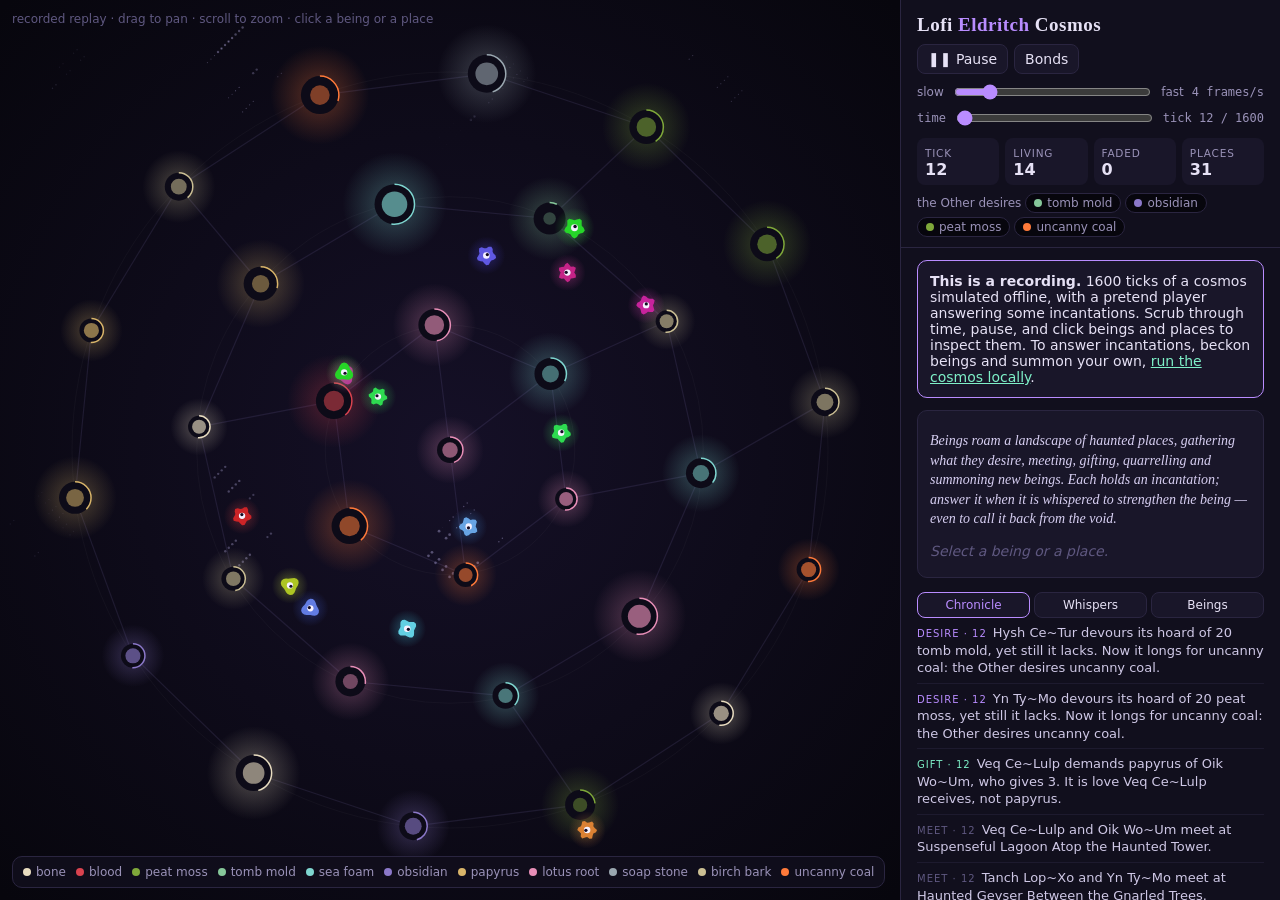
==== commit 056eae95: "Computational Lacanian dynamics Every being gets a psyche (Eldritch.Lacan) that drives its decisions" ====
--- a/docs/index.html
+++ b/docs/index.html
@@ -78,7 +78,16 @@
   .events li.fade .k, .events li.rivalry .k { color: var(--danger); }
   .events li.gift .k, .events li.succor .k { color: var(--accent-2); }
   .events li.whisper .k { color: var(--warn); }
-  .events li.desire .k, .events li.elder .k { color: var(--accent); }
+  .events li.desire .k, .events li.elder .k, .events li.identify .k { color: var(--accent); }
+  .events li.trauma .k, .events li.anxiety .k, .events li.refusal .k { color: var(--danger); }
+  .events li.knot .k { color: var(--warn); }
+  .events li.working_through .k { color: var(--good); }
+  .other { display: flex; flex-wrap: wrap; gap: 4px; align-items: center; margin-top: 8px; font-size: 12px; color: var(--muted); }
+  .reason { font-size: 12px; color: var(--muted); font-style: italic; text-align: right; margin: -2px 0 4px; }
+  .registers { display: grid; grid-template-columns: 74px 1fr 38px; gap: 3px 8px; align-items: center; font-size: 12px; }
+  .registers .bar { margin: 0; }
+  .registers .loose { color: var(--warn); font-weight: 600; }
+  .chain { display: flex; flex-wrap: wrap; gap: 4px; align-items: center; font-size: 12px; color: var(--faint); }
   .whispers li { display: flex; justify-content: space-between; gap: 8px; }
   .legend { position: absolute; left: 12px; bottom: 12px; background: #110f1dd9; border: 1px solid var(--border); border-radius: var(--radius); padding: 8px 10px; font-size: 12px; max-width: calc(100% - 24px); }
   .legend .chips { gap: 4px 10px; }
@@ -152,6 +161,7 @@
       <div class="stat"><small>faded</small><b id="s-faded">0</b></div>
       <div class="stat"><small>places</small><b id="s-nodes">0</b></div>
     </div>
+    <div class="other" id="big-other" title="The desire of the big Other: what the cosmos as a whole desires and exchanges"></div>
   </header>
   <div id="scroll">
     <div id="selection"></div>
@@ -290,13 +300,23 @@
         bonds: row.bonds, known_nodes: row[9], visited_nodes: row[10],
         lineage: { generation: info.generation, parents: info.parents, age: row[11], lifespan: info.lifespan },
         incantation: { front: info.front, has_back: info.has_back, box: row[12], awaiting: row[13] === 1, streak: row[14], due_at: null },
+        psyche: row.length > 15 ? {
+          lack: row[15], jouissance: row[16],
+          registers: { real: row[17] / 1000, symbolic: row[18] / 1000, imaginary: row[19] / 1000 },
+          unknotted: row[20] >= 0 ? S[row[20]] : null,
+          identification: row[21] >= 0 && R.beings[row[21]] ? R.beings[row[21]].id : null,
+          symptom: row[22] >= 0 ? { node: R.nodes[row[22]].id, cause: S[row[23]] } : null,
+          reason: S[row[24]], chain: row[25].map((k) => S[k]), objet_a: S[row[26]],
+        } : null,
       };
     });
     // events up to this tick, most recent first
     let hi = 0; while (hi < replay.eventTicks.length && replay.eventTicks[hi] <= f.t) hi++;
     const events = R.events.slice(Math.max(0, hi - 250), hi).reverse();
+    const big_other = {};
+    for (let k = 0; k < (f.o || []).length; k += 2) big_other[S[f.o[k]]] = f.o[k + 1] / 100;
     return {
-      nodes, beings, events, replaceEvents: true, resources: R.meta.resources,
+      nodes, beings, events, replaceEvents: true, resources: R.meta.resources, big_other,
       simulation: { running: replay.playing, tick: f.t, tick_ms: Math.round(1000 / replay.fps), population, faded: beings.length - population, now: f.now },
     };
   }
@@ -478,7 +498,7 @@
       const lobes = 3 + Math.floor(hash(b.id + "l") * 4);
       for (let i = 0; i <= 24; i++) {
         const a = (i / 24) * 6.283;
-        const wob = faded ? 0.05 : 0.18;
+        const wob = faded ? 0.05 : b.psyche && b.psyche.unknotted ? 0.32 : 0.18;
         const rr = r * (1 + wob * Math.sin(lobes * a + t * (faded ? 0.5 : 2.2) + hash(b.id) * 20));
         const px = x + Math.cos(a) * rr, py = y + Math.sin(a) * rr;
         i ? ctx.lineTo(px, py) : ctx.moveTo(px, py);
@@ -550,7 +570,7 @@
     if (state.hover) {
       const ent = state.hover.kind === "being" ? state.beings.get(state.hover.id) : state.nodes.get(state.hover.id);
       tip.innerHTML = state.hover.kind === "being"
-        ? `<b>${esc(ent.name)}</b> · ${esc(ent.status === "faded" ? "faded" : ent.intent)}<br><span style="color:var(--muted)">ichor ${ent.ichor} · longs for ${esc(pretty(ent.desire))}</span>`
+        ? `<b>${esc(ent.name)}</b> · ${esc(ent.status === "faded" ? "faded" : ent.intent)}<br><span style="color:var(--muted)">ichor ${ent.ichor} · lack ${ent.psyche?.lack ?? "?"} · longs for ${esc(pretty(ent.desire))}</span>`
         : `<b>${esc(ent.name)}</b><br><span style="color:var(--muted)">${esc(pretty(ent.resource_type))} · reserve ${ent.reserve} · ${ent.occupants.length} present</span>`;
       tip.style.left = sx + "px"; tip.style.top = sy + "px"; tip.style.display = "block";
     } else tip.style.display = "none";
@@ -636,6 +656,8 @@
       $("speed-label").textContent = `${sim.tick_ms ?? "?"}ms/tick`;
     }
     $("bonds-toggle").classList.toggle("primary", state.showBonds);
+    const other = Object.entries(state.world?.big_other || {}).sort((a, b) => b[1] - a[1]).slice(0, 4);
+    setHTML($("big-other"), other.length ? `<span>the Other desires</span>${other.map(([r]) => `<span class="chip"><span class="dot" style="background:${resColor(r)}"></span>${esc(pretty(r))}</span>`).join("")}` : "");
     setHTML($("legend"), `<div class="chips">${(state.world?.resources || []).map((r) => `<span class="chip"><span class="dot" style="background:${resColor(r)}"></span>${esc(pretty(r))}</span>`).join("")}</div>`);
   }
 
@@ -660,6 +682,22 @@
       setHTML(sel, nodeCard(state.nodes.get(state.selected.id)));
     }
     renderTab();
+  }
+
+  // the being's psyche (see Eldritch.Lacan)
+  function psycheSection(b) {
+    const p = b.psyche;
+    if (!p) return "";
+    const regs = [["real", "Real", "#ff8a7a"], ["symbolic", "Symbolic", "#8fb8ff"], ["imaginary", "Imaginary", "#e7a6ff"]];
+    const symptom = p.symptom ? `<div class="row"><span>symptom</span><span>drawn back to ${nodeLink(p.symptom.node)}: ${esc(p.symptom.cause)}</span></div>` : "";
+    return `<h3>Psyche${p.unknotted ? ` · <span style="color:var(--warn)">knot loosened (${esc(p.unknotted)})</span>` : ""}</h3>
+      <div class="row"><span>lack</span><span>${p.lack}${p.jouissance >= 5 ? ` · jouissance ${p.jouissance}` : ""}</span></div>
+      <div class="bar"><i style="width:${p.lack}%;background:var(--accent)"></i></div>
+      <div class="registers">${regs.map(([k, label, col]) => `<span class="${p.unknotted === k ? "loose" : ""}">${label}</span><div class="bar"><i style="width:${Math.round(100 * (p.registers?.[k] || 0))}%;background:${col}"></i></div><span>${Math.round(100 * (p.registers?.[k] || 0))}%</span>`).join("")}</div>
+      <div class="row" style="margin-top:6px"><span>cause of desire</span><span class="chip" title="objet petit a: never desired directly; too much of it brings anxiety"><span class="dot" style="background:${resColor(p.objet_a)}"></span>${esc(pretty(p.objet_a))} (objet a)</span></div>
+      ${p.identification ? `<div class="row"><span>mirrors</span><span>${beingLink(p.identification)}</span></div>` : ""}
+      ${symptom}
+      ${(p.chain || []).some((r) => r !== b.desire) ? `<div class="row"><span>chain</span><span class="chain">${[b.desire, ...new Set(p.chain.filter((r) => r !== b.desire))].map((r, i) => `${i ? "←" : ""}<span class="chip"><span class="dot" style="background:${resColor(r)}"></span>${esc(pretty(r))}</span>`).join("")}</span></div>` : ""}`;
   }
 
   function beingCard(b) {
@@ -678,9 +716,11 @@
       <div class="bar"><i style="width:${pct}%;background:${ichorCol}"></i></div>
       <div class="row"><span>dwells at</span><span>${nodeLink(b.at_node)}</span></div>
       <div class="row"><span>longs for</span><span class="chip desire"><span class="dot" style="background:${resColor(b.desire)}"></span>${esc(pretty(b.desire))}</span></div>
+      ${b.psyche?.reason ? `<div class="reason">because ${esc(b.psyche.reason)}</div>` : ""}
       <div class="row"><span>knows</span><span>${b.known_nodes} places · visited ${b.visited_nodes}</span></div>
       <div class="row"><span>lineage</span><span>generation ${lin.generation ?? 0} · age ${lin.age ?? 0}/${lin.lifespan ?? "?"}</span></div>
       ${(lin.parents || []).length ? `<div class="row"><span>summoned by</span><span>${lin.parents.map(beingLink).join(" & ")}</span></div>` : ""}
+      ${psycheSection(b)}
       <h3>Carries</h3>
       <div class="chips">${res.length ? res.map(([r, n]) => `<span class="chip"><span class="dot" style="background:${resColor(r)}"></span>${n} ${esc(pretty(r))}</span>`).join("") : '<span class="empty">nothing</span>'}</div>
       <h3>Bonds</h3>
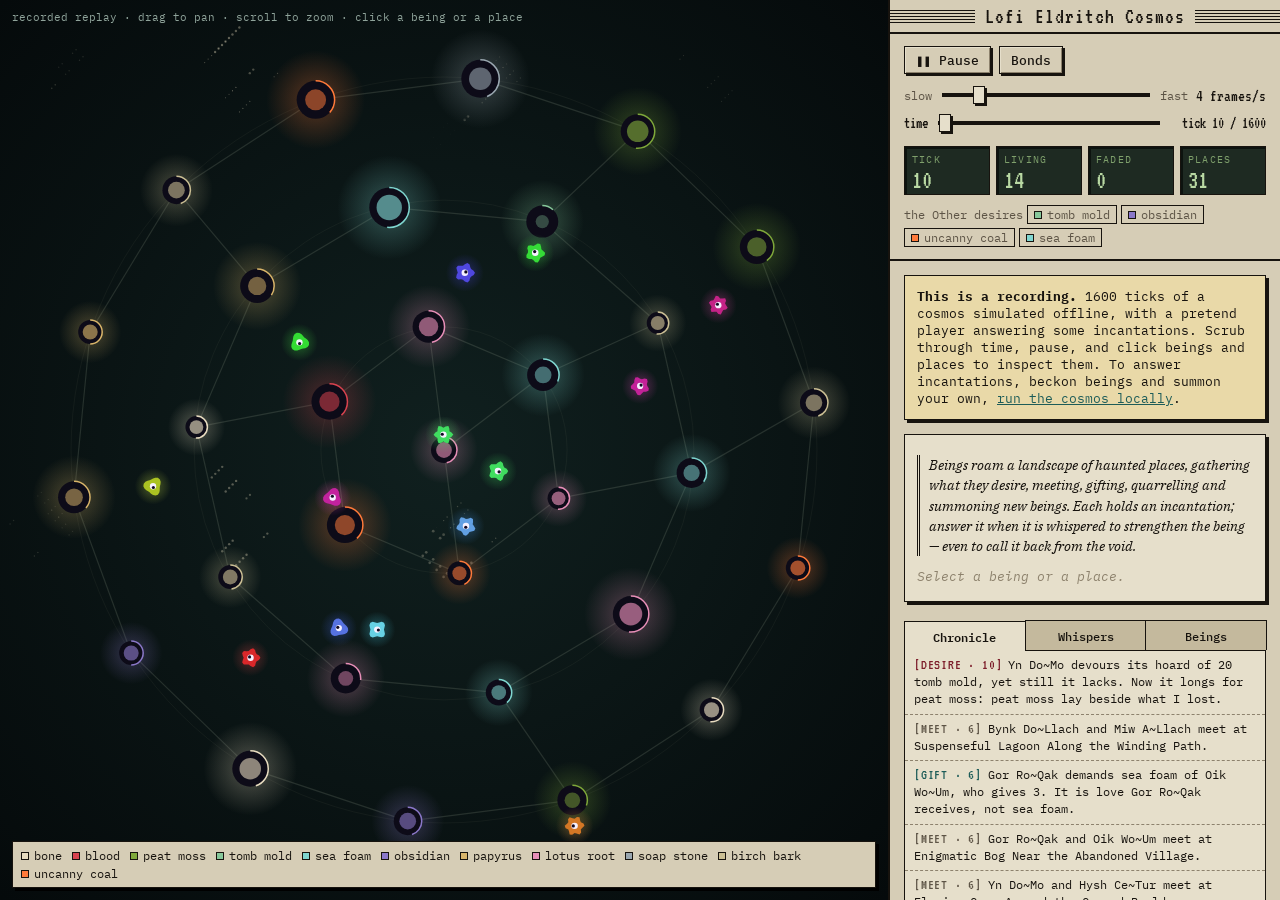
==== commit 89c1051c: "Restyle the visualization as an old workstation window Square putty windows with ink borders, hard s" ====
--- a/docs/index.html
+++ b/docs/index.html
@@ -4,116 +4,160 @@
 <meta charset="utf-8">
 <meta name="viewport" content="width=device-width, initial-scale=1">
 <title>Lofi Eldritch Cosmos</title>
+<link rel="preconnect" href="https://fonts.googleapis.com">
+<link rel="stylesheet" href="https://fonts.googleapis.com/css2?family=VT323&family=IBM+Plex+Mono:ital,wght@0,400;0,500;0,600;1,400&family=IBM+Plex+Serif:ital@1&display=swap">
 <style>
+  /* An old beige-box workstation running an occult simulation:
+     putty windows with ink borders, hard shadows and pinstriped title bars
+     over a deep verdigris-black void. One deliberate look, light panels on a dark map. */
   :root {
-    --bg: #07060d;
-    --panel: #110f1d;
-    --panel-2: #191629;
-    --border: #2a2540;
-    --text: #e6e1f5;
-    --muted: #9a92b8;
-    --faint: #5f5880;
-    --accent: #b98cff;
-    --accent-2: #7ef0c8;
-    --danger: #ff6b7a;
-    --warn: #ffcf6b;
-    --good: #7ef0a0;
-    --radius: 10px;
-    --mono: ui-monospace, SFMono-Regular, Menlo, Consolas, monospace;
-    --sans: "Iowan Old Style", "Palatino Linotype", Palatino, Georgia, serif;
-    --ui: system-ui, -apple-system, "Segoe UI", Roboto, sans-serif;
+    --void: #071012;          /* behind the map */
+    --putty: #d6cdb6;         /* window body */
+    --putty-2: #c4b99d;       /* insets, wells */
+    --putty-3: #e6dfcb;       /* raised highlights, inputs */
+    --ink: #17130e;           /* borders, text */
+    --muted: #5d5446;
+    --faint: #8d826d;
+    --accent: #7c1d2a;        /* oxblood */
+    --accent-2: #1d5c58;      /* verdigris, links */
+    --warn: #a87211;          /* mustard */
+    --danger: #a3242f;
+    --good: #2f6b3b;
+    --text: var(--ink);
+    --pixel: "VT323", "Courier New", monospace;
+    --mono: "IBM Plex Mono", ui-monospace, Menlo, Consolas, monospace;
+    --sans: "IBM Plex Serif", Georgia, serif;   /* thoughts and incantations */
+    --ui: var(--mono);
+    color-scheme: light;
   }
   * { box-sizing: border-box; }
-  html, body { margin: 0; height: 100%; background: var(--bg); color: var(--text); font-family: var(--ui); font-size: 14px; }
-  body { display: grid; grid-template-columns: 1fr 380px; grid-template-rows: 100%; overflow: hidden; }
+  html, body { margin: 0; height: 100%; background: var(--void); color: var(--ink); font-family: var(--mono); font-size: 13px; }
+  body { display: grid; grid-template-columns: 1fr 392px; grid-template-rows: 100%; overflow: hidden; }
   #stage { position: relative; min-width: 0; min-height: 0; }
   canvas { display: block; width: 100%; height: 100%; cursor: grab; touch-action: none; }
   canvas.dragging { cursor: grabbing; }
   canvas.beckoning { cursor: crosshair; }
-  aside { background: var(--panel); border-left: 1px solid var(--border); display: flex; flex-direction: column; min-height: 0; overflow: hidden; }
-  header { padding: 14px 16px 10px; border-bottom: 1px solid var(--border); }
-  h1 { font-family: var(--sans); font-weight: 600; font-size: 19px; letter-spacing: .5px; margin: 0 0 8px; }
-  h1 span { color: var(--accent); }
-  h2 { font-family: var(--sans); font-size: 17px; margin: 0; font-weight: 600; }
-  h3 { font-size: 11px; text-transform: uppercase; letter-spacing: 1.2px; color: var(--muted); margin: 14px 0 6px; font-weight: 600; }
-  .controls { display: flex; gap: 6px; align-items: center; flex-wrap: wrap; }
-  button { font: inherit; color: var(--text); background: var(--panel-2); border: 1px solid var(--border); border-radius: 8px; padding: 6px 10px; cursor: pointer; }
-  button:hover { border-color: var(--accent); }
-  button.primary { background: var(--accent); color: #140b24; border-color: var(--accent); font-weight: 600; }
-  button.primary:hover { filter: brightness(1.1); }
-  button.danger:hover { border-color: var(--danger); color: var(--danger); }
-  button:disabled { opacity: .5; cursor: default; }
-  input[type=text], input[type=number] { font: inherit; color: var(--text); background: var(--bg); border: 1px solid var(--border); border-radius: 8px; padding: 6px 8px; width: 100%; }
-  input:focus { outline: none; border-color: var(--accent); }
-  input[type=range] { accent-color: var(--accent); flex: 1; min-width: 80px; }
-  .speed { display: flex; align-items: center; gap: 8px; margin-top: 8px; color: var(--muted); font-size: 12px; }
-  .stats { display: grid; grid-template-columns: repeat(4, 1fr); gap: 6px; margin-top: 10px; }
-  .stat { background: var(--panel-2); border-radius: 8px; padding: 6px 8px; }
-  .stat b { display: block; font-size: 16px; font-variant-numeric: tabular-nums; }
-  .stat small { color: var(--muted); font-size: 10.5px; text-transform: uppercase; letter-spacing: .8px; }
-  #scroll { overflow-y: auto; flex: 1; padding: 0 16px 16px; }
-  .empty { color: var(--faint); font-style: italic; padding: 6px 0; }
-  .card { background: var(--panel-2); border: 1px solid var(--border); border-radius: var(--radius); padding: 12px; margin-top: 12px; }
-  .row { display: flex; justify-content: space-between; gap: 8px; align-items: baseline; padding: 2px 0; }
+
+  /* the window */
+  aside { background: var(--putty); border-left: 2px solid var(--ink); display: flex; flex-direction: column; min-height: 0; overflow: hidden; }
+  header { padding: 0 0 12px; border-bottom: 2px solid var(--ink); background: var(--putty); }
+  h1.titlebar { margin: 0 0 12px; padding: 5px 10px; font: 400 22px/1 var(--pixel); letter-spacing: 1px; text-align: center;
+    background: repeating-linear-gradient(to bottom, var(--ink) 0 1px, transparent 1px 3px) center / 100% 13px no-repeat, var(--putty);
+    border-bottom: 2px solid var(--ink); }
+  h1.titlebar span { background: var(--putty); padding: 0 10px; }
+  header > :not(h1) { margin-left: 14px; margin-right: 14px; }
+  h2 { font: 400 26px/1.05 var(--pixel); margin: 0; letter-spacing: .5px; }
+  h3 { font: 400 17px/1 var(--pixel); text-transform: uppercase; letter-spacing: 1.5px; color: var(--muted); margin: 14px 0 6px; }
+  h3::before { content: "▚ "; color: var(--accent); }
+
+  .controls { display: flex; gap: 8px; align-items: center; flex-wrap: wrap; }
+  button { font: 500 12.5px var(--mono); color: var(--ink); background: var(--putty); border: 1px solid var(--ink); border-radius: 0; padding: 5px 11px; cursor: pointer;
+    box-shadow: inset 1px 1px 0 var(--putty-3), inset -1px -1px 0 var(--faint), 2px 2px 0 var(--ink); }
+  button:hover { background: var(--putty-3); }
+  button:active { box-shadow: inset 1px 1px 0 var(--faint), inset -1px -1px 0 var(--putty-3); transform: translate(2px, 2px); }
+  button:focus-visible, input:focus-visible { outline: 2px dashed var(--accent); outline-offset: 2px; }
+  button.primary { background: var(--ink); color: var(--putty-3); box-shadow: 2px 2px 0 var(--accent); }
+  button.primary:hover { background: var(--accent); }
+  button.danger:hover { color: var(--danger); }
+  button:disabled { opacity: .45; cursor: default; }
+  input[type=text], input[type=number] { font: 13px var(--mono); color: var(--ink); background: var(--putty-3); border: 1px solid var(--ink); border-radius: 0; padding: 5px 7px; width: 100%;
+    box-shadow: inset 2px 2px 0 var(--putty-2); }
+  input[type=range] { -webkit-appearance: none; appearance: none; flex: 1; min-width: 80px; height: 18px; background: transparent; }
+  input[type=range]::-webkit-slider-runnable-track { height: 4px; background: var(--ink); }
+  input[type=range]::-moz-range-track { height: 4px; background: var(--ink); }
+  input[type=range]::-webkit-slider-thumb { -webkit-appearance: none; width: 12px; height: 18px; margin-top: -7px; background: var(--putty-3); border: 1px solid var(--ink); border-radius: 0; box-shadow: 2px 2px 0 var(--ink); }
+  input[type=range]::-moz-range-thumb { width: 12px; height: 18px; background: var(--putty-3); border: 1px solid var(--ink); border-radius: 0; }
+  .speed { display: flex; align-items: center; gap: 8px; margin-top: 10px; color: var(--muted); font-size: 11.5px; }
+  #speed-label { font-family: var(--pixel) !important; font-size: 17px; color: var(--ink); }
+
+  /* LCD-ish counters */
+  .stats { display: grid; grid-template-columns: repeat(4, 1fr); gap: 6px; margin-top: 12px; }
+  .stat { background: #1e2a22; color: #b9d9a3; border: 1px solid var(--ink); padding: 3px 7px 1px; box-shadow: inset 2px 2px 0 #0d130f; }
+  .stat b { display: block; font: 400 26px/1 var(--pixel); font-variant-numeric: tabular-nums; }
+  .stat small { font-size: 9.5px; text-transform: uppercase; letter-spacing: 1.2px; color: #7fa06c; }
+
+  #scroll { overflow-y: auto; flex: 1; padding: 0 14px 18px; }
+  #scroll::-webkit-scrollbar { width: 14px; }
+  #scroll::-webkit-scrollbar-track { background: var(--putty-2); border-left: 1px solid var(--ink); }
+  #scroll::-webkit-scrollbar-thumb { background: var(--putty); border: 1px solid var(--ink); box-shadow: inset 1px 1px 0 var(--putty-3); }
+  .empty { color: var(--faint); font-style: italic; padding: 4px 0; }
+  .card { background: var(--putty-3); border: 1px solid var(--ink); box-shadow: 3px 3px 0 var(--ink); padding: 12px; margin-top: 14px; }
+  .card.notice { background: #e9d9a8; }
+  .row { display: flex; justify-content: space-between; gap: 10px; align-items: baseline; padding: 2px 0; border-bottom: 1px dotted var(--faint); }
   .row span:first-child { color: var(--muted); }
-  .bar { height: 7px; background: var(--bg); border-radius: 4px; overflow: hidden; margin: 4px 0 8px; }
-  .bar i { display: block; height: 100%; border-radius: 4px; transition: width .4s; }
-  .thought { font-family: var(--sans); font-style: italic; color: #d7cff2; margin: 8px 0; line-height: 1.4; }
+
+  /* segmented meters */
+  .bar { height: 10px; background: var(--putty-2); border: 1px solid var(--ink); margin: 4px 0 8px; padding: 1px; }
+  .bar i { display: block; height: 100%; transition: width .4s;
+    -webkit-mask: repeating-linear-gradient(90deg, #000 0 5px, transparent 5px 7px); mask: repeating-linear-gradient(90deg, #000 0 5px, transparent 5px 7px); }
+  .thought { font-family: var(--sans); font-style: italic; font-size: 14px; color: var(--ink); margin: 8px 0; line-height: 1.45; border-left: 3px double var(--ink); padding-left: 9px; }
+
+  /* square tags instead of pills */
   .chips { display: flex; flex-wrap: wrap; gap: 4px; }
-  .chip { font-size: 12px; background: var(--bg); border: 1px solid var(--border); border-radius: 999px; padding: 2px 8px; display: inline-flex; gap: 5px; align-items: center; }
-  .chip .dot { width: 8px; height: 8px; border-radius: 50%; display: inline-block; }
-  .chip.desire { border-color: var(--accent); }
-  .link { color: var(--accent-2); cursor: pointer; text-decoration: none; }
-  .link:hover { text-decoration: underline; }
-  .incantation { border: 1px dashed var(--faint); border-radius: 8px; padding: 8px 10px; margin-top: 6px; font-family: var(--sans); font-size: 15px; }
-  .incantation.awaiting { border-color: var(--warn); box-shadow: 0 0 12px #ffcf6b33; }
-  .recall { display: flex; gap: 6px; margin-top: 8px; }
+  .chip { font-size: 11.5px; background: var(--putty); border: 1px solid var(--ink); border-radius: 0; padding: 1px 6px; display: inline-flex; gap: 5px; align-items: center; }
+  .chip .dot { width: 8px; height: 8px; border: 1px solid var(--ink); border-radius: 0; display: inline-block; }
+  .chip.desire { background: var(--ink); color: var(--putty-3); }
+  .link { color: var(--accent-2); cursor: pointer; text-decoration: underline; text-decoration-style: dotted; text-underline-offset: 2px; }
+  .link:hover { background: var(--accent-2); color: var(--putty-3); text-decoration: none; }
+  .incantation { border: 1px solid var(--ink); background: var(--putty); padding: 8px 10px; margin-top: 6px; font-family: var(--sans); font-style: italic; font-size: 16px; }
+  .incantation.awaiting { background: #f0dc8f; box-shadow: 3px 3px 0 var(--warn); }
+  .recall { display: flex; gap: 8px; margin-top: 10px; }
   .recall input { flex: 1; }
-  .feedback { font-size: 13px; margin-top: 6px; }
+  .feedback { font-size: 12px; margin-top: 6px; }
   .feedback.good { color: var(--good); } .feedback.bad { color: var(--danger); }
-  .events { list-style: none; padding: 0; margin: 0; }
-  .events li { padding: 6px 0; border-bottom: 1px solid #1d1a2e; font-size: 13px; line-height: 1.35; color: #cfc8e6; }
-  .events li .k { font-size: 10px; text-transform: uppercase; letter-spacing: 1px; margin-right: 6px; color: var(--faint); }
-  .events li.summon .k, .events li.revive .k { color: var(--good); }
-  .events li.fade .k, .events li.rivalry .k { color: var(--danger); }
+
+  /* the chronicle reads like a printout */
+  .events { list-style: none; padding: 0; margin: 0; background: var(--putty-3); border: 1px solid var(--ink); border-top: 0; }
+  .events li { padding: 6px 9px; border-bottom: 1px dashed var(--faint); font-size: 12px; line-height: 1.4; }
+  .events li:last-child { border-bottom: 0; }
+  .events li[data-being]:hover { background: var(--putty); }
+  .events li .k { font: 400 15px/1 var(--pixel); text-transform: uppercase; letter-spacing: .8px; margin-right: 6px; color: var(--muted); }
+  .events li .k::before { content: "["; } .events li .k::after { content: "]"; }
+  .events li.summon .k, .events li.revive .k, .events li.working_through .k { color: var(--good); }
+  .events li.fade .k, .events li.rivalry .k, .events li.trauma .k, .events li.anxiety .k, .events li.refusal .k { color: var(--danger); }
   .events li.gift .k, .events li.succor .k { color: var(--accent-2); }
-  .events li.whisper .k { color: var(--warn); }
+  .events li.whisper .k, .events li.knot .k { color: var(--warn); }
   .events li.desire .k, .events li.elder .k, .events li.identify .k { color: var(--accent); }
-  .events li.trauma .k, .events li.anxiety .k, .events li.refusal .k { color: var(--danger); }
-  .events li.knot .k { color: var(--warn); }
-  .events li.working_through .k { color: var(--good); }
-  .other { display: flex; flex-wrap: wrap; gap: 4px; align-items: center; margin-top: 8px; font-size: 12px; color: var(--muted); }
-  .reason { font-size: 12px; color: var(--muted); font-style: italic; text-align: right; margin: -2px 0 4px; }
-  .registers { display: grid; grid-template-columns: 74px 1fr 38px; gap: 3px 8px; align-items: center; font-size: 12px; }
-  .registers .bar { margin: 0; }
-  .registers .loose { color: var(--warn); font-weight: 600; }
-  .chain { display: flex; flex-wrap: wrap; gap: 4px; align-items: center; font-size: 12px; color: var(--faint); }
   .whispers li { display: flex; justify-content: space-between; gap: 8px; }
-  .legend { position: absolute; left: 12px; bottom: 12px; background: #110f1dd9; border: 1px solid var(--border); border-radius: var(--radius); padding: 8px 10px; font-size: 12px; max-width: calc(100% - 24px); }
-  .legend .chips { gap: 4px 10px; }
-  .legend .chip { background: none; border: 0; padding: 0; color: var(--muted); }
-  .hint { position: absolute; top: 12px; left: 12px; color: var(--faint); font-size: 12px; pointer-events: none; }
-  .tooltip { position: absolute; pointer-events: none; background: #110f1df0; border: 1px solid var(--border); border-radius: 8px; padding: 5px 8px; font-size: 12px; white-space: nowrap; transform: translate(12px, 12px); display: none; }
-  .banner { position: absolute; top: 12px; left: 50%; transform: translateX(-50%); background: var(--accent); color: #140b24; padding: 6px 12px; border-radius: 999px; font-weight: 600; font-size: 13px; display: none; }
-  .overlay { position: absolute; inset: 0; display: none; place-items: center; background: radial-gradient(circle at center, #1a1430cc, #07060dee); }
-  .overlay .card { max-width: 380px; width: calc(100% - 32px); text-align: center; }
+
+  /* folder tabs */
+  .tabs { display: flex; gap: 0; margin-top: 18px; border-bottom: 1px solid var(--ink); }
+  .tabs button { flex: 1; font-size: 11.5px; padding: 5px 4px 4px; box-shadow: none; border-bottom: 0; margin-right: -1px; background: var(--putty-2); transform: none; }
+  .tabs button.on { background: var(--putty-3); color: var(--ink); font-weight: 600; position: relative; top: 1px; border-color: var(--ink); }
+
+  /* small windows floating over the map */
+  .legend, .tooltip, .banner, .hint { font-family: var(--mono); }
+  .legend { position: absolute; left: 12px; bottom: 12px; background: var(--putty); border: 1px solid var(--ink); box-shadow: 3px 3px 0 #000; padding: 6px 8px; font-size: 11px; max-width: calc(100% - 24px); }
+  .legend .chips { gap: 3px 10px; }
+  .legend .chip { background: none; border: 0; padding: 0; color: var(--ink); }
+  .hint { position: absolute; top: 10px; left: 12px; color: #8fa39a; font-size: 11px; pointer-events: none; }
+  .tooltip { position: absolute; pointer-events: none; background: var(--putty-3); border: 1px solid var(--ink); box-shadow: 2px 2px 0 #000; padding: 4px 7px; font-size: 11.5px; white-space: nowrap; transform: translate(12px, 12px); display: none; }
+  .banner { position: absolute; top: 10px; left: 50%; transform: translateX(-50%); background: #f0dc8f; color: var(--ink); border: 1px solid var(--ink); box-shadow: 3px 3px 0 #000; padding: 5px 12px; font-size: 12px; font-weight: 600; display: none; }
+  .overlay { position: absolute; inset: 0; display: none; place-items: center;
+    background: repeating-conic-gradient(#0b1719 0 25%, #071012 0 50%) 0 0 / 4px 4px; }
+  .overlay .card { max-width: 380px; width: calc(100% - 32px); text-align: left; box-shadow: 5px 5px 0 #000; }
   .overlay p { color: var(--muted); line-height: 1.5; }
   .form-grid { display: grid; gap: 6px; margin-top: 8px; }
-  .form-grid label { font-size: 12px; color: var(--muted); text-align: left; }
+  .form-grid label { font-size: 11.5px; color: var(--muted); }
   .error { color: var(--danger); font-size: 12px; margin-top: 6px; }
-  .scrub { display: flex; align-items: center; gap: 8px; margin-top: 6px; color: var(--muted); font-size: 12px; }
+
+  .scrub { display: flex; align-items: center; gap: 8px; margin-top: 6px; color: var(--muted); font-size: 11.5px; }
   .scrub input { flex: 1; }
-  .scrub span { font-family: var(--mono); min-width: 92px; text-align: right; }
-  .notice { border-color: var(--accent); }
+  .scrub span { font-family: var(--pixel); font-size: 16px; min-width: 96px; text-align: right; color: var(--ink); }
   .notice a { color: var(--accent-2); }
-  .tabs { display: flex; gap: 4px; margin-top: 14px; }
-  .tabs button { flex: 1; font-size: 12px; padding: 5px; }
-  .tabs button.on { border-color: var(--accent); color: var(--accent); }
+  .other { display: flex; flex-wrap: wrap; gap: 4px; align-items: center; margin-top: 10px; font-size: 11.5px; color: var(--muted); }
+  .reason { font-size: 11.5px; color: var(--muted); font-style: italic; text-align: right; margin: 2px 0 4px; }
+  .registers { display: grid; grid-template-columns: 76px 1fr 38px; gap: 2px 8px; align-items: center; font-size: 11.5px; }
+  .registers .bar { margin: 2px 0; }
+  .registers .loose { color: var(--warn); font-weight: 600; }
+  .chain { display: flex; flex-wrap: wrap; gap: 4px; align-items: center; font-size: 11.5px; color: var(--faint); }
+
   @media (max-width: 820px) {
     body { grid-template-columns: 100%; grid-template-rows: 55vh 45vh; }
-    aside { border-left: 0; border-top: 1px solid var(--border); }
+    aside { border-left: 0; border-top: 2px solid var(--ink); }
     .legend { display: none; }
   }
+  @media (prefers-reduced-motion: reduce) { .bar i { transition: none; } button:active { transform: none; } }
 </style>
 </head>
 <body>
@@ -143,7 +187,7 @@
 </div>
 <aside>
   <header>
-    <h1>Lofi <span>Eldritch</span> Cosmos</h1>
+    <h1 class="titlebar"><span>Lofi Eldritch Cosmos</span></h1>
     <div class="controls">
       <button class="primary" id="toggle">▶ Stir</button>
       <button id="new-cosmos" title="Unmake this cosmos and seed a new one">New cosmos</button>
@@ -390,18 +434,18 @@
 
     // background
     const g = ctx.createRadialGradient(W / 2, H / 2, 0, W / 2, H / 2, Math.max(W, H) * 0.7);
-    g.addColorStop(0, "#151027"); g.addColorStop(1, "#07060d");
+    g.addColorStop(0, "#10201f"); g.addColorStop(1, "#050a0b");
     ctx.fillStyle = g; ctx.fillRect(0, 0, W, H);
     for (const s of stars) {
       ctx.globalAlpha = 0.25 + 0.25 * Math.sin(t * 0.7 + s.p);
-      ctx.fillStyle = "#cfc6ff";
+      ctx.fillStyle = "#d9d0b4";
       ctx.beginPath(); ctx.arc(s.x * W, s.y * H, s.r, 0, 6.283); ctx.fill();
     }
     ctx.globalAlpha = 1;
 
     // concentric rings, faint
     const rings = new Set([...state.nodes.values()].map((n) => Math.round(Math.hypot(n.wx, n.wy) * 100) / 100).filter((r) => r > 0.01));
-    ctx.strokeStyle = "#ffffff08"; ctx.lineWidth = 1;
+    ctx.strokeStyle = "#d9d0b40d"; ctx.lineWidth = 1;
     for (const r of rings) { const [cx, cy] = toScreen(0, 0); ctx.beginPath(); ctx.arc(cx, cy, r * scale(), 0, 6.283); ctx.stroke(); }
 
     // edges
@@ -413,7 +457,7 @@
         const m = state.nodes.get(id); if (!m) continue;
         const [x2, y2] = toScreen(m.wx, m.wy);
         const sel = state.selected && state.selected.kind === "node" && (state.selected.id === n.id || state.selected.id === m.id);
-        ctx.strokeStyle = sel ? "#b98cff88" : "#8a7fc025";
+        ctx.strokeStyle = sel ? "#e2b85acc" : "#b8c4a82a";
         ctx.beginPath(); ctx.moveTo(x1, y1); ctx.lineTo(x2, y2); ctx.stroke();
       }
     }
@@ -440,7 +484,7 @@
         ctx.beginPath(); ctx.arc(x, y, r + 4, 0, 6.283); ctx.stroke();
       }
       if (state.view.zoom > 1.4 || isSel || isHover) {
-        ctx.fillStyle = "#cfc8e6cc"; ctx.font = "11px " + getComputedStyle(document.body).fontFamily; ctx.textAlign = "center";
+        ctx.fillStyle = "#d9d0b4cc"; ctx.font = "15px VT323, monospace"; ctx.textAlign = "center";
         ctx.fillText(n.name, x, y + r + 14);
       }
     }
@@ -516,7 +560,7 @@
         ctx.beginPath(); ctx.arc(x + Math.cos(look) * er * 0.4, y + Math.sin(look) * er * 0.4, er * 0.5, 0, 6.283); ctx.fill();
       }
       if (isSel || (state.hover && state.hover.kind === "being" && state.hover.id === b.id)) {
-        ctx.fillStyle = "#fff"; ctx.font = "12px " + getComputedStyle(document.body).fontFamily; ctx.textAlign = "center";
+        ctx.fillStyle = "#f2ead3"; ctx.font = "16px VT323, monospace"; ctx.textAlign = "center";
         ctx.fillText(b.name, x, y - r - 9);
       }
     }
@@ -688,7 +732,7 @@
   function psycheSection(b) {
     const p = b.psyche;
     if (!p) return "";
-    const regs = [["real", "Real", "#ff8a7a"], ["symbolic", "Symbolic", "#8fb8ff"], ["imaginary", "Imaginary", "#e7a6ff"]];
+    const regs = [["real", "Real", "var(--danger)"], ["symbolic", "Symbolic", "var(--accent-2)"], ["imaginary", "Imaginary", "var(--warn)"]];
     const symptom = p.symptom ? `<div class="row"><span>symptom</span><span>drawn back to ${nodeLink(p.symptom.node)}: ${esc(p.symptom.cause)}</span></div>` : "";
     return `<h3>Psyche${p.unknotted ? ` · <span style="color:var(--warn)">knot loosened (${esc(p.unknotted)})</span>` : ""}</h3>
       <div class="row"><span>lack</span><span>${p.lack}${p.jouissance >= 5 ? ` · jouissance ${p.jouissance}` : ""}</span></div>
@@ -724,7 +768,7 @@
       <h3>Carries</h3>
       <div class="chips">${res.length ? res.map(([r, n]) => `<span class="chip"><span class="dot" style="background:${resColor(r)}"></span>${n} ${esc(pretty(r))}</span>`).join("") : '<span class="empty">nothing</span>'}</div>
       <h3>Bonds</h3>
-      <div class="chips">${bonds.length ? bonds.slice(0, 12).map(([id, a]) => `<span class="chip" style="border-color:${a >= 0 ? "#7ef0c855" : "#ff6b7a66"}">${beingLink(id)} ${a > 0 ? "+" : ""}${a}</span>`).join("") : '<span class="empty">a stranger to all</span>'}</div>
+      <div class="chips">${bonds.length ? bonds.slice(0, 12).map(([id, a]) => `<span class="chip" style="border-color:${a >= 0 ? "var(--accent-2)" : "var(--danger)"};color:${a >= 0 ? "var(--ink)" : "var(--danger)"}">${beingLink(id)} ${a > 0 ? "+" : ""}${a}</span>`).join("") : '<span class="empty">a stranger to all</span>'}</div>
       <h3>Incantation · box ${inc.box ?? 1}${inc.streak ? ` · streak ${inc.streak}` : ""}</h3>
       <div class="incantation ${inc.awaiting ? "awaiting" : ""}">${esc(inc.front || "—")}</div>
       ${replay
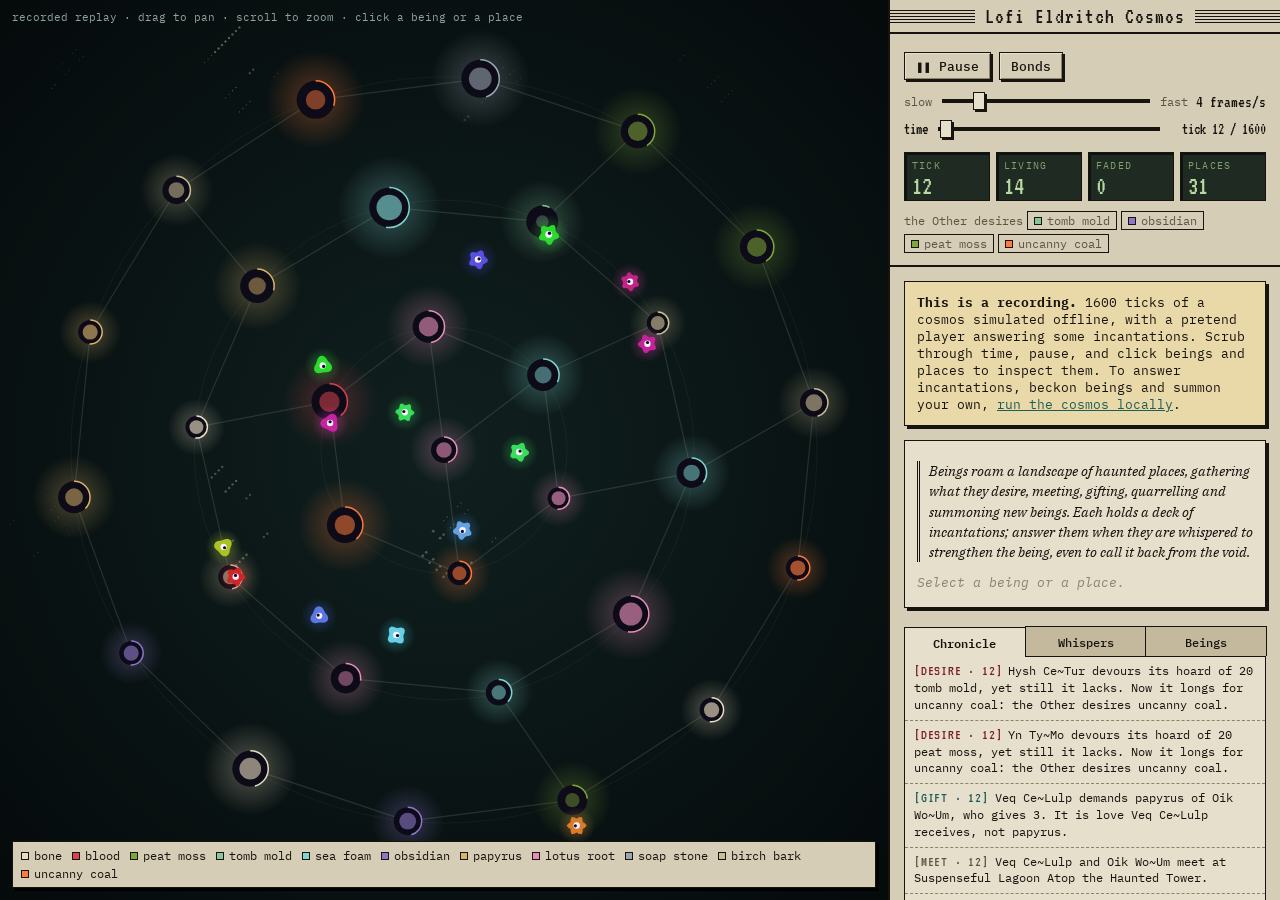
==== commit b6218b34: "Accounts and owned beings People can now register and own one being in the shared cosmos.  Toolchain" ====
--- a/docs/index.html
+++ b/docs/index.html
@@ -152,6 +152,24 @@
   .registers .loose { color: var(--warn); font-weight: 600; }
   .chain { display: flex; flex-wrap: wrap; gap: 4px; align-items: center; font-size: 11.5px; color: var(--faint); }
 
+  .account { display: flex; flex-wrap: wrap; gap: 4px 12px; align-items: center; margin-top: -4px; margin-bottom: 10px; font-size: 11.5px; color: var(--muted); }
+  .account b { font: 400 17px/1 var(--pixel); color: var(--ink); margin-right: auto; }
+  .account a, .account .linkish { color: var(--accent-2); background: none; border: 0; box-shadow: none; padding: 0; font: inherit; cursor: pointer; text-decoration: underline; text-decoration-style: dotted; text-underline-offset: 2px; }
+  .account a:hover, .account .linkish:hover { background: var(--accent-2); color: var(--putty-3); transform: none; }
+  .admin-only[hidden], .signed-in-only[hidden] { display: none !important; }
+  .temper { display: grid; grid-template-columns: 92px 1fr 30px; gap: 4px 8px; align-items: center; font-size: 11.5px; }
+  .temper output { font: 400 17px/1 var(--pixel); text-align: right; }
+  .temper small { grid-column: 2 / -1; color: var(--faint); margin-top: -4px; font-size: 10.5px; }
+  .deck { list-style: none; margin: 0; padding: 0; border: 1px solid var(--ink); background: var(--putty); }
+  .deck li { display: grid; grid-template-columns: 1fr auto; gap: 2px 8px; padding: 6px 8px; border-bottom: 1px dashed var(--faint); font-size: 12px; }
+  .deck li:last-child { border-bottom: 0; }
+  .deck .front { font-family: var(--sans); font-style: italic; font-size: 13.5px; }
+  .deck .back { color: var(--muted); grid-column: 1; }
+  .deck .meta { color: var(--faint); font-size: 11px; grid-column: 1; }
+  .deck .acts { grid-row: 1 / span 3; grid-column: 2; display: flex; flex-direction: column; gap: 4px; align-self: start; }
+  .deck .acts button { padding: 2px 7px; font-size: 11px; }
+  .deck li.awaiting { background: #f0dc8f; }
+  .mine-mark { color: var(--accent); font-weight: 600; }
   @media (max-width: 820px) {
     body { grid-template-columns: 100%; grid-template-rows: 55vh 45vh; }
     aside { border-left: 0; border-top: 2px solid var(--ink); }
@@ -188,12 +206,13 @@
 <aside>
   <header>
     <h1 class="titlebar"><span>Lofi Eldritch Cosmos</span></h1>
+    <div class="account" id="account"></div>
     <div class="controls">
-      <button class="primary" id="toggle">▶ Stir</button>
-      <button id="new-cosmos" title="Unmake this cosmos and seed a new one">New cosmos</button>
+      <button class="primary admin-only" id="toggle" hidden>▶ Stir</button>
+      <button class="admin-only" id="new-cosmos" title="Unmake this cosmos and seed a new one" hidden>New cosmos</button>
       <button id="bonds-toggle" title="Show strong bonds between all beings">Bonds</button>
     </div>
-    <div class="speed">
+    <div class="speed admin-only" id="speed-row" hidden>
       <span>slow</span>
       <input type="range" id="speed" min="100" max="3000" step="50" value="1000" aria-label="Tick duration">
       <span>fast</span>
@@ -213,6 +232,7 @@
       <button id="tab-chronicle" class="on">Chronicle</button>
       <button id="tab-whispers">Whispers <span id="whisper-count"></span></button>
       <button id="tab-beings">Beings</button>
+      <button id="tab-mine" class="signed-in-only" hidden>My being</button>
     </div>
     <div id="tab-body"></div>
   </div>
@@ -238,6 +258,7 @@
     display: new Map(),        // being id -> {x, y, vx, vy}
     feedback: null,            // {id, text, good}
     seedDismissed: false,
+    me: null,                  // {user, being, csrf_token, ...} from /api/me
   };
 
   // A static build (GitHub Pages) sets <html data-replay="replay.json"> and plays a recording
@@ -257,12 +278,36 @@
   const setHTML = (el, html) => { if (el._html !== html) { el._html = html; el.innerHTML = html; } };
 
   // ---------- api ----------
-  async function api(path, body) {
-    const opts = body === undefined ? {} : { method: "POST", headers: { "Content-Type": "application/json" }, body: JSON.stringify(body) };
+  async function api(path, body, method) {
+    const opts = body === undefined && !method ? {} : {
+      method: method || "POST",
+      headers: { "Content-Type": "application/json", "x-csrf-token": state.me?.csrf_token || "" },
+      body: body === undefined ? undefined : JSON.stringify(body),
+    };
     const res = await fetch(path, opts);
     const data = await res.json().catch(() => ({}));
     if (!res.ok && res.status !== 409) throw Object.assign(new Error(data.error || res.statusText), { data });
     return { status: res.status, data };
+  }
+
+  // who is looking: the signed-in person, their being and the CSRF token for writes
+  async function loadMe() {
+    if (replay) return;
+    try { state.me = (await api("/api/me")).data; } catch (e) { state.me = null; }
+    state.mineVersion = (state.mineVersion || 0) + 1;
+    renderAccount();
+  }
+  const me = () => state.me?.user || null;
+  const isAdmin = () => !!me()?.is_admin;
+
+  function renderAccount() {
+    const u = me();
+    for (const el of document.querySelectorAll(".admin-only")) el.hidden = !(replay || isAdmin());
+    for (const el of document.querySelectorAll(".signed-in-only")) el.hidden = !u;
+    if (replay) { $("account").hidden = true; return; }
+    setHTML($("account"), u
+      ? `<b>${esc(u.display_name)}${u.is_admin ? " · keeper" : ""}</b><a href="/users/settings">Settings</a><form method="post" action="/users/log-out" style="display:inline"><input type="hidden" name="_method" value="delete"><input type="hidden" name="_csrf_token" value="${esc(state.me.csrf_token)}"><button class="linkish">Log out</button></form>`
+      : `<b>Watching</b><a href="/users/register">Register</a><a href="/users/log-in">Log in</a>`);
   }
 
   let polling = false;
@@ -295,7 +340,7 @@
     layoutNodes();
     renderPanel();
     const empty = world.nodes.length === 0;
-    $("genesis").style.display = !replay && ((empty && !state.seedDismissed) || state.forceGenesis) ? "grid" : "none";
+    $("genesis").style.display = !replay && isAdmin() && ((empty && !state.seedDismissed) || state.forceGenesis) ? "grid" : "none";
   }
 
   // ---------- replay ----------
@@ -549,6 +594,11 @@
       }
       ctx.closePath(); ctx.fill();
       if (isSel) { ctx.strokeStyle = "#fff"; ctx.lineWidth = 1.5; ctx.stroke(); }
+      if (b.mine) {
+        // your own being wears a small dashed frame
+        ctx.save(); ctx.setLineDash([3, 3]); ctx.strokeStyle = "#e2b85a"; ctx.lineWidth = 1.2;
+        ctx.strokeRect(x - r - 6, y - r - 6, 2 * r + 12, 2 * r + 12); ctx.restore();
+      }
       // eye looking where it moves
       const d = state.display.get(b.id) || { vx: 0, vy: 0 };
       const look = Math.hypot(d.vx, d.vy) > 1e-5 ? Math.atan2(d.vy, d.vx) : hash(b.id) * 6.28;
@@ -629,7 +679,7 @@
       const beingId = state.beckoning;
       setBeckon(null);
       if (hit && hit.kind === "node") {
-        try { await api("/being/beckon", { id: beingId, node_id: hit.id }); banner("The being heeds your call.", 1500); poll(); }
+        try { await api("/being/beckon", { id: beingId, node_id: hit.id }); banner("The being heeds your call.", 1500); loadMe(); poll(); }
         catch (err) { banner(err.message, 2000); }
       }
       return;
@@ -680,6 +730,11 @@
     if (s < 60) return `${s}s`; if (s < 3600) return `${Math.round(s / 60)}m`; if (s < 86400) return `${Math.round(s / 3600)}h`; return `${Math.round(s / 86400)}d`;
   }
 
+  function fmtMs(ms) {
+    const s = Math.ceil(ms / 1000);
+    if (s < 60) return `${s}s`; if (s < 3600) return `${Math.ceil(s / 60)} min`; return `${Math.round(s / 360) / 10} h`;
+  }
+
   function renderStats() {
     const sim = state.world?.simulation || {};
     $("s-tick").textContent = sim.tick ?? 0;
@@ -719,7 +774,10 @@
     if (!force && active && sel.contains(active) && active.tagName === "INPUT") { renderTab(); return; }
     if (!state.selected) {
       const notice = replay ? `<div class="card notice"><b>This is a recording.</b> ${replay.data ? replay.data.meta.ticks : ""} ticks of a cosmos simulated offline, with a pretend player answering some incantations. Scrub through time, pause, and click beings and places to inspect them. To answer incantations, beckon beings and summon your own, <a href="${REPO_URL}" target="_blank" rel="noopener">run the cosmos locally</a>.</div>` : "";
-      setHTML(sel, notice + `<div class="card"><div class="thought">Beings roam a landscape of haunted places, gathering what they desire, meeting, gifting, quarrelling and summoning new beings. Each holds an incantation; answer it when it is whispered to strengthen the being — even to call it back from the void.</div><div class="empty">Select a being or a place.</div></div>`);
+      const invite = replay ? "" : !me()
+        ? `<div class="empty"><a class="link" href="/users/register">Register</a> to summon a being of your own and keep it alive with your remembering.</div>`
+        : !state.me.being ? `<div class="empty">You have no being yet. Open <a class="link" data-tab="mine">My being</a> to summon one.</div>` : "";
+      setHTML(sel, notice + `<div class="card"><div class="thought">Beings roam a landscape of haunted places, gathering what they desire, meeting, gifting, quarrelling and summoning new beings. Each holds a deck of incantations; answer them when they are whispered to strengthen the being, even to call it back from the void.</div><div class="empty">Select a being or a place.</div>${invite}</div>`);
     } else if (state.selected.kind === "being") {
       setHTML(sel, beingCard(state.beings.get(state.selected.id)));
     } else {
@@ -738,7 +796,7 @@
       <div class="row"><span>lack</span><span>${p.lack}${p.jouissance >= 5 ? ` · jouissance ${p.jouissance}` : ""}</span></div>
       <div class="bar"><i style="width:${p.lack}%;background:var(--accent)"></i></div>
       <div class="registers">${regs.map(([k, label, col]) => `<span class="${p.unknotted === k ? "loose" : ""}">${label}</span><div class="bar"><i style="width:${Math.round(100 * (p.registers?.[k] || 0))}%;background:${col}"></i></div><span>${Math.round(100 * (p.registers?.[k] || 0))}%</span>`).join("")}</div>
-      <div class="row" style="margin-top:6px"><span>cause of desire</span><span class="chip" title="objet petit a: never desired directly; too much of it brings anxiety"><span class="dot" style="background:${resColor(p.objet_a)}"></span>${esc(pretty(p.objet_a))} (objet a)</span></div>
+      <div class="row" style="margin-top:6px"><span>cause of desire</span>${p.objet_a ? `<span class="chip" title="objet petit a: never desired directly; too much of it brings anxiety"><span class="dot" style="background:${resColor(p.objet_a)}"></span>${esc(pretty(p.objet_a))} (objet a)</span>` : `<span class="chip" title="revealed only when the being is seized by anxiety">hidden (objet a)</span>`}</div>
       ${p.identification ? `<div class="row"><span>mirrors</span><span>${beingLink(p.identification)}</span></div>` : ""}
       ${symptom}
       ${(p.chain || []).some((r) => r !== b.desire) ? `<div class="row"><span>chain</span><span class="chain">${[b.desire, ...new Set(p.chain.filter((r) => r !== b.desire))].map((r, i) => `${i ? "←" : ""}<span class="chip"><span class="dot" style="background:${resColor(r)}"></span>${esc(pretty(r))}</span>`).join("")}</span></div>` : ""}`;
@@ -758,6 +816,7 @@
       <div class="thought">“${esc(b.thought || "…")}”</div>
       <div class="row"><span>ichor</span><span>${b.ichor} / ${b.max_ichor}</span></div>
       <div class="bar"><i style="width:${pct}%;background:${ichorCol}"></i></div>
+      <div class="row"><span>belongs to</span><span>${b.mine ? '<span class="mine-mark">you</span>' : b.owner ? esc(b.owner) : "the commons"}</span></div>
       <div class="row"><span>dwells at</span><span>${nodeLink(b.at_node)}</span></div>
       <div class="row"><span>longs for</span><span class="chip desire"><span class="dot" style="background:${resColor(b.desire)}"></span>${esc(pretty(b.desire))}</span></div>
       ${b.psyche?.reason ? `<div class="reason">because ${esc(b.psyche.reason)}</div>` : ""}
@@ -769,23 +828,35 @@
       <div class="chips">${res.length ? res.map(([r, n]) => `<span class="chip"><span class="dot" style="background:${resColor(r)}"></span>${n} ${esc(pretty(r))}</span>`).join("") : '<span class="empty">nothing</span>'}</div>
       <h3>Bonds</h3>
       <div class="chips">${bonds.length ? bonds.slice(0, 12).map(([id, a]) => `<span class="chip" style="border-color:${a >= 0 ? "var(--accent-2)" : "var(--danger)"};color:${a >= 0 ? "var(--ink)" : "var(--danger)"}">${beingLink(id)} ${a > 0 ? "+" : ""}${a}</span>`).join("") : '<span class="empty">a stranger to all</span>'}</div>
-      <h3>Incantation · box ${inc.box ?? 1}${inc.streak ? ` · streak ${inc.streak}` : ""}</h3>
-      <div class="incantation ${inc.awaiting ? "awaiting" : ""}">${esc(inc.front || "—")}</div>
+      <h3>Incantation${b.deck_size > 1 ? ` · ${b.deck_size} cards` : ""} · box ${inc.box ?? 1}${inc.streak ? ` · streak ${inc.streak}` : ""}</h3>
+      <div class="incantation ${inc.awaiting ? "awaiting" : ""}">${inc.front == null ? "<span style=\"color:var(--muted)\">Its words are for its owner alone.</span>" : esc(inc.front || "—")}</div>
       ${replay
         ? `<div class="feedback" style="color:var(--muted)">${inc.awaiting ? "It is whispering, waiting for an answer." : "It will whisper again in time."}</div>`
+        : inc.awaiting && !b.can_answer
+        ? `<div class="feedback" style="color:var(--muted)">It is whispering. ${me() ? "Only its owner can answer." : "Log in to answer the whispers of the commons."}</div>`
         : inc.awaiting
         ? `<form class="recall" data-recall="${esc(b.id)}"><input type="text" name="answer" placeholder="${inc.has_back ? "Speak the answer…" : "Acknowledge it (any word)"}" autocomplete="off"><button class="primary">Answer</button></form>`
         : `<div class="feedback" style="color:var(--muted)">It will whisper again in ${fmtDue(inc.due_at)}.</div>`}
       ${fb}
-      <div class="controls" style="margin-top:12px;${replay ? "display:none" : ""}">
-        <button data-beckon="${esc(b.id)}" ${b.status === "faded" ? "disabled" : ""}>Beckon…</button>
-        <button data-edit="${esc(b.id)}">Rebind incantation</button>
-      </div>
+      ${beckonControls(b)}
       <form class="form-grid" data-rebind="${esc(b.id)}" style="display:${state.editing === b.id ? "grid" : "none"}">
         <input type="text" name="front" placeholder="Front (the question)" required>
         <input type="text" name="back" placeholder="Back (answer — leave empty for a declaration)">
         <button class="primary">Bind</button>
       </form>
+    </div>`;
+  }
+
+  // owners beckon their own being now and then; the keeper may beckon anyone
+  function beckonControls(b) {
+    if (replay || !me()) return "";
+    const wait = b.mine ? (b.beckon_wait_ms || 0) : 0;
+    const may = b.mine || isAdmin();
+    if (!may) return "";
+    return `<div class="controls" style="margin-top:12px">
+      <button data-beckon="${esc(b.id)}" ${b.status === "faded" || wait > 0 ? "disabled" : ""}>Beckon…</button>
+      ${wait > 0 ? `<span class="feedback" style="color:var(--muted)">It will heed you again in ${fmtMs(wait)}.</span>` : b.mine ? `<span class="feedback" style="color:var(--muted)">Once every ${fmtMs(state.me.beckon_cooldown_ms)}.</span>` : ""}
+      ${isAdmin() && !b.mine ? `<button data-edit="${esc(b.id)}">Rebind incantation</button>` : ""}
     </div>`;
   }
 
@@ -804,7 +875,7 @@
       ${remains.length ? `<h3>Remains of the faded</h3><div class="chips">${remains.map((b) => `<span class="chip">${beingLink(b.id)}</span>`).join("")}</div>` : ""}
       <h3>Paths lead to</h3>
       <div class="chips">${n.neighbors.map((id) => `<span class="chip">${nodeLink(id)}</span>`).join("")}</div>
-      ${replay ? "" : `<h3>Summon a being here</h3>
+      ${replay || !isAdmin() ? "" : `<h3>Summon a being of the commons here</h3>
       <form class="form-grid" data-summon="${esc(n.id)}">
         <input type="text" name="name" placeholder="Name (optional)">
         <input type="text" name="front" placeholder="Incantation front, e.g. 'capital of Peru'">
@@ -816,10 +887,13 @@
 
   function renderTab() {
     if (panelFrozen) return;
-    for (const t of ["chronicle", "whispers", "beings"]) $("tab-" + t).classList.toggle("on", state.tab === t);
-    const whispering = [...state.beings.values()].filter((b) => b.incantation && b.incantation.awaiting);
+    for (const t of ["chronicle", "whispers", "beings", "mine"]) $("tab-" + t).classList.toggle("on", state.tab === t);
+    // only the whispers you may answer
+    const whispering = [...state.beings.values()].filter((b) => b.incantation && b.incantation.awaiting && (replay || b.can_answer));
     $("whisper-count").textContent = whispering.length ? `(${whispering.length})` : "";
     const body = $("tab-body");
+    const lastTab = body._tab; body._tab = state.tab;
+    if (lastTab === "mine" && state.tab !== "mine") body._mineVersion = null;
     if (body.contains(document.activeElement) && document.activeElement.tagName === "INPUT") return;
     if (state.tab === "chronicle") {
       setHTML(body, state.events.length
@@ -828,19 +902,118 @@
     } else if (state.tab === "whispers") {
       setHTML(body, whispering.length
         ? `<ul class="events whispers">${whispering.map((b) => `<li data-being="${esc(b.id)}" style="cursor:pointer"><span>${esc(b.name)}${b.status === "faded" ? " (faded)" : ""}</span><span style="font-family:var(--sans)">${esc(b.incantation.front)}</span></li>`).join("")}</ul>`
-        : '<div class="empty">No being is whispering. Incantations come due over time (20s, 1m, 5m, 30m, 2h, 1d as they climb the boxes).</div>');
+        : `<div class="empty">${replay || me() ? "No being you may answer is whispering." : "Log in to answer whispers."} Incantations come due over time (20s, 1m, 5m, 30m, 2h, 1d as they climb the boxes).</div>`);
+    } else if (state.tab === "mine") {
+      // only redraw when your own data changes, so unsaved slider moves are kept
+      if (body._mineVersion !== state.mineVersion || body._mineEditing !== state.editingCard || lastTab !== "mine") {
+        setHTML(body, myBeingPanel());
+        body._mineVersion = state.mineVersion; body._mineEditing = state.editingCard;
+      }
     } else {
       const list = [...state.beings.values()].sort((a, b) => (a.status === b.status ? b.ichor - a.ichor : a.status === "faded" ? 1 : -1));
       setHTML(body, list.length
-        ? `<ul class="events">${list.map((b) => `<li data-being="${esc(b.id)}" style="cursor:pointer;display:flex;justify-content:space-between;gap:8px"><span>${esc(b.name)}</span><span style="color:var(--muted)">${b.status === "faded" ? "faded" : `${b.ichor} ichor · ${esc(b.intent)}`}</span></li>`).join("")}</ul>`
+        ? `<ul class="events">${list.map((b) => `<li data-being="${esc(b.id)}" style="cursor:pointer;display:flex;justify-content:space-between;gap:8px"><span>${esc(b.name)}${b.mine ? ' <span class="mine-mark">(yours)</span>' : b.owner ? ` <span style="color:var(--faint)">· ${esc(b.owner)}</span>` : ""}</span><span style="color:var(--muted)">${b.status === "faded" ? "faded" : `${b.ichor} ichor · ${esc(b.intent)}`}</span></li>`).join("")}</ul>`
         : '<div class="empty">No beings exist.</div>');
     }
   }
+
+  // ---------- my being ----------
+  const TRAITS = [
+    ["generosity", "Generosity", "how readily it gives when others make demands"],
+    ["wanderlust", "Wanderlust", "explore and roam, or stay near what it wants"],
+    ["sociability", "Sociability", "how strongly it seeks out beings it is bonded to"],
+    ["conformity", "Conformity", "follow what the cosmos desires, or its own chain"],
+  ];
+
+  function myBeingPanel() {
+    const mine = state.me?.being;
+    if (!mine) {
+      const places = [...state.nodes.values()].sort((a, b) => a.name.localeCompare(b.name));
+      return `<div class="card">
+        <h2>Summon your being</h2>
+        <p class="empty" style="font-style:normal">You may summon one being into the cosmos. It will live by its own will, shaped by its temperament. Give it incantations to whisper: answering them is what keeps it alive.</p>
+        <form class="form-grid" data-mine="summon">
+          <label for="mb-name">Name (leave empty for one from the grimoire)</label>
+          <input type="text" id="mb-name" name="name" maxlength="32">
+          <label for="mb-place">Where it awakens</label>
+          <select id="mb-place" name="at_node" style="font:inherit;padding:5px;border:1px solid var(--ink);background:var(--putty-3)">
+            <option value="">wherever the cosmos chooses</option>
+            ${places.map((n) => `<option value="${esc(n.id)}">${esc(n.name)}</option>`).join("")}
+          </select>
+          <label for="mb-front">Its first incantation</label>
+          <input type="text" id="mb-front" name="front" maxlength="200" placeholder="Front, e.g. 'capital of Peru'">
+          <input type="text" id="mb-back" name="back" maxlength="200" placeholder="Back, e.g. 'Lima' (empty for a reminder)">
+          ${temperamentInputs({})}
+          <button class="primary">Summon</button>
+        </form>
+      </div>`;
+    }
+    const live = state.beings.get(mine.id);
+    const cards = mine.cards || [];
+    return `<div class="card">
+      <div class="row"><h2>${esc(mine.name)}</h2>${live && live.status === "faded" ? '<span class="chip">faded: answer its whispers to call it back</span>' : ""}</div>
+      <div class="controls"><button data-being="${esc(mine.id)}">Find it on the map</button></div>
+      <h3>Temperament</h3>
+      <form class="form-grid" data-mine="temperament">
+        ${temperamentInputs(mine.temperament)}
+        <button>Save temperament</button>
+      </form>
+      <h3>Deck · ${cards.length} / ${state.me.max_cards}</h3>
+      <ul class="deck">${cards.map((c) => `<li class="${c.awaiting ? "awaiting" : ""}">
+          <span class="front">${esc(c.front)}</span>
+          <span class="acts"><button data-card-edit="${esc(c.id)}">Edit</button><button data-card-delete="${esc(c.id)}">Burn</button></span>
+          <span class="back">${c.back ? esc(c.back) : "<i>a reminder: any word answers it</i>"}</span>
+          <span class="meta">box ${c.box}${c.awaiting ? " · whispering now" : ` · due in ${fmtDue(c.due_at)}`}</span>
+          ${state.editingCard === c.id ? `<form class="form-grid" data-mine="edit-card" data-card="${esc(c.id)}" style="grid-column:1/-1">
+            <input type="text" name="front" maxlength="200" value="${esc(c.front)}" required>
+            <input type="text" name="back" maxlength="200" value="${esc(c.back)}">
+            <button class="primary">Rewrite (progress starts over)</button></form>` : ""}
+        </li>`).join("") || '<li class="empty">No cards. Your being has nothing to whisper.</li>'}</ul>
+      <form class="form-grid" data-mine="add-card" style="margin-top:8px">
+        <input type="text" name="front" maxlength="200" placeholder="New card: front" required>
+        <input type="text" name="back" maxlength="200" placeholder="Back (empty for a reminder)">
+        <button>Add card</button>
+      </form>
+    </div>`;
+  }
+
+  function temperamentInputs(t) {
+    return `<div class="temper">${TRAITS.map(([k, label, hint]) => `
+      <label for="t-${k}">${label}</label><input type="range" id="t-${k}" name="${k}" min="0" max="100" step="5" value="${t[k] ?? 50}" oninput="this.nextElementSibling.value=this.value"><output>${t[k] ?? 50}</output><small>${hint}</small>`).join("")}</div>`;
+  }
+
+  async function mineAction(kind, f, data) {
+    if (kind === "summon") {
+      const body = { name: data.name || undefined, at_node: data.at_node || undefined, temperament: traitsOf(data) };
+      if (data.front) body.cards = [{ front: data.front, back: data.back || "" }];
+      const { data: r } = await api("/api/my/being", body);
+      await loadMe(); await poll();
+      select({ kind: "being", id: r.being_id }); focusOn(r.being_id);
+      banner("Your being awakens.", 2500);
+    } else if (kind === "temperament") {
+      await api("/api/my/temperament", traitsOf(data), "PUT");
+      banner("Its temperament is set.", 1500);
+    } else if (kind === "add-card") {
+      await api("/api/my/cards", { front: data.front, back: data.back || "" });
+    } else if (kind === "edit-card") {
+      await api(`/api/my/cards/${encodeURIComponent(f.dataset.card)}`, { front: data.front, back: data.back || "" }, "PUT");
+      state.editingCard = null;
+    }
+    await loadMe();
+  }
+
+  const traitsOf = (data) => Object.fromEntries(TRAITS.map(([k]) => [k, Number(data[k] ?? 50)]));
 
   // delegated clicks in the side panel
   document.querySelector("aside").addEventListener("click", (e) => {
-    const el = e.target.closest("[data-being],[data-node],[data-beckon],[data-edit]");
+    const el = e.target.closest("[data-being],[data-node],[data-beckon],[data-edit],[data-tab],[data-card-edit],[data-card-delete]");
     if (!el) return;
+    if (el.dataset.tab) { state.tab = el.dataset.tab; renderTab(); return; }
+    if (el.dataset.cardEdit) { state.editingCard = state.editingCard === el.dataset.cardEdit ? null : el.dataset.cardEdit; renderTab(); return; }
+    if (el.dataset.cardDelete) {
+      api(`/api/my/cards/${encodeURIComponent(el.dataset.cardDelete)}`, undefined, "DELETE").then(loadMe).then(renderTab).catch((err) => banner(err.message, 2500));
+      return;
+    }
     if (el.dataset.being) { select({ kind: "being", id: el.dataset.being }); focusOn(el.dataset.being); }
     else if (el.dataset.node) { select({ kind: "node", id: el.dataset.node }); focusOn(el.dataset.node); }
     else if (el.dataset.beckon) setBeckon(el.dataset.beckon);
@@ -857,7 +1030,14 @@
   document.querySelector("aside").addEventListener("submit", async (e) => {
     e.preventDefault();
     const f = e.target, data = Object.fromEntries(new FormData(f));
+    if (f.getAttribute("action")) { f.submit(); return; } // plain forms (log out)
     try {
+      if (f.dataset.mine) {
+        await mineAction(f.dataset.mine, f, data);
+        document.activeElement && document.activeElement.blur();
+        state.tab = "mine"; renderTab();
+        return;
+      }
       if (f.dataset.recall) {
         const { status, data: r } = await api("/being/recall", { id: f.dataset.recall, answer: data.answer });
         state.feedback = status === 409
@@ -913,7 +1093,7 @@
     } catch (err) { $("seed-error").textContent = err.message; }
     finally { $("seed-go").disabled = false; }
   });
-  for (const t of ["chronicle", "whispers", "beings"]) $("tab-" + t).addEventListener("click", () => { state.tab = t; renderTab(); });
+  for (const t of ["chronicle", "whispers", "beings", "mine"]) $("tab-" + t).addEventListener("click", () => { state.tab = t; renderTab(); });
 
   // ---------- loop ----------
   let timer;
@@ -936,7 +1116,8 @@
   setInterval(() => { if (state.selected && state.selected.kind === "being") renderPanel(); }, 1000);
 
   resize();
-  if (replay) loadReplay().then(schedule); else poll().then(schedule);
+  if (replay) { renderAccount(); loadReplay().then(schedule); }
+  else loadMe().then(poll).then(schedule);
   requestAnimationFrame(draw);
 })();
 </script>
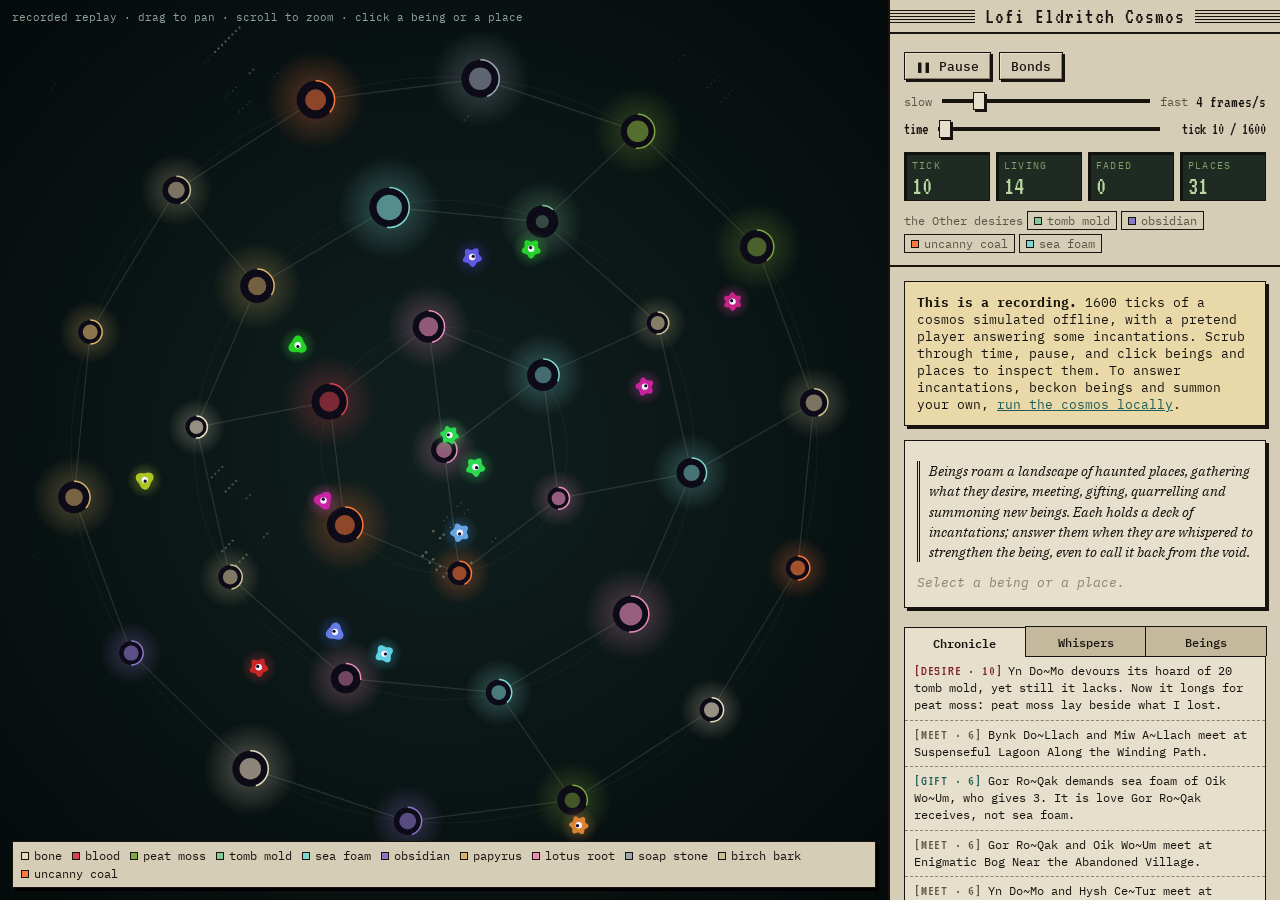
==== commit 95ef4280: "Lives on the clock: a cosmos people can visit once a day Beings used to live 500-900 ticks (8-15 min" ====
--- a/docs/index.html
+++ b/docs/index.html
@@ -387,7 +387,7 @@
         id: info.id, name: info.name, status: faded ? "faded" : "alive", ichor: row[1], max_ichor: R.meta.max_ichor,
         at_node: node ? node.id : null, resources, desire: S[row[6]], intent: S[row[4]], thought: S[row[5]],
         bonds: row.bonds, known_nodes: row[9], visited_nodes: row[10],
-        lineage: { generation: info.generation, parents: info.parents, age: row[11], lifespan: info.lifespan },
+        lineage: { generation: info.generation, parents: info.parents, age_ms: row[11] * 1000, lifespan_ms: info.lifespan ? info.lifespan * 1000 : null },
         incantation: { front: info.front, has_back: info.has_back, box: row[12], awaiting: row[13] === 1, streak: row[14], due_at: null },
         psyche: row.length > 15 ? {
           lack: row[15], jouissance: row[16],
@@ -732,7 +732,8 @@
 
   function fmtMs(ms) {
     const s = Math.ceil(ms / 1000);
-    if (s < 60) return `${s}s`; if (s < 3600) return `${Math.ceil(s / 60)} min`; return `${Math.round(s / 360) / 10} h`;
+    if (s < 60) return `${s}s`; if (s < 3600) return `${Math.ceil(s / 60)} min`;
+    if (s < 86400) return `${Math.round(s / 360) / 10} h`; return `${Math.round(s / 8640) / 10} days`;
   }
 
   function renderStats() {
@@ -821,7 +822,8 @@
       <div class="row"><span>longs for</span><span class="chip desire"><span class="dot" style="background:${resColor(b.desire)}"></span>${esc(pretty(b.desire))}</span></div>
       ${b.psyche?.reason ? `<div class="reason">because ${esc(b.psyche.reason)}</div>` : ""}
       <div class="row"><span>knows</span><span>${b.known_nodes} places · visited ${b.visited_nodes}</span></div>
-      <div class="row"><span>lineage</span><span>generation ${lin.generation ?? 0} · age ${lin.age ?? 0}/${lin.lifespan ?? "?"}</span></div>
+      <div class="row"><span>lineage</span><span>generation ${lin.generation ?? 0} · age ${fmtMs(lin.age_ms || 0)}${lin.lifespan_ms ? ` of ${fmtMs(lin.lifespan_ms)}` : ""}</span></div>
+      ${lin.grace_left_ms != null ? `<div class="row"><span>vitality</span><span>${lin.withering ? '<span style="color:var(--danger)">withering: its owner has not answered it</span>' : `kept by its owner's remembering · ${fmtMs(lin.grace_left_ms)} of grace left`}</span></div>` : lin.withering ? '<div class="row"><span>vitality</span><span style="color:var(--danger)">ancient, withering</span></div>' : ""}
       ${(lin.parents || []).length ? `<div class="row"><span>summoned by</span><span>${lin.parents.map(beingLink).join(" & ")}</span></div>` : ""}
       ${psycheSection(b)}
       <h3>Carries</h3>
@@ -952,6 +954,8 @@
     const cards = mine.cards || [];
     return `<div class="card">
       <div class="row"><h2>${esc(mine.name)}</h2>${live && live.status === "faded" ? '<span class="chip">faded: answer its whispers to call it back</span>' : ""}</div>
+      <div class="row"><span>vitality</span><span>${mine.grace_left_ms > 0 ? `${fmtMs(mine.grace_left_ms)} of grace left` : '<span style="color:var(--danger)">withering: answer its whispers</span>'}</span></div>
+      <p class="empty" style="font-style:normal">Each answer you give it restores ${fmtMs(mine.grace_ms)} of grace. Left unanswered longer, it withers and fades; an answer calls it back.</p>
       <div class="controls"><button data-being="${esc(mine.id)}">Find it on the map</button></div>
       <h3>Temperament</h3>
       <form class="form-grid" data-mine="temperament">
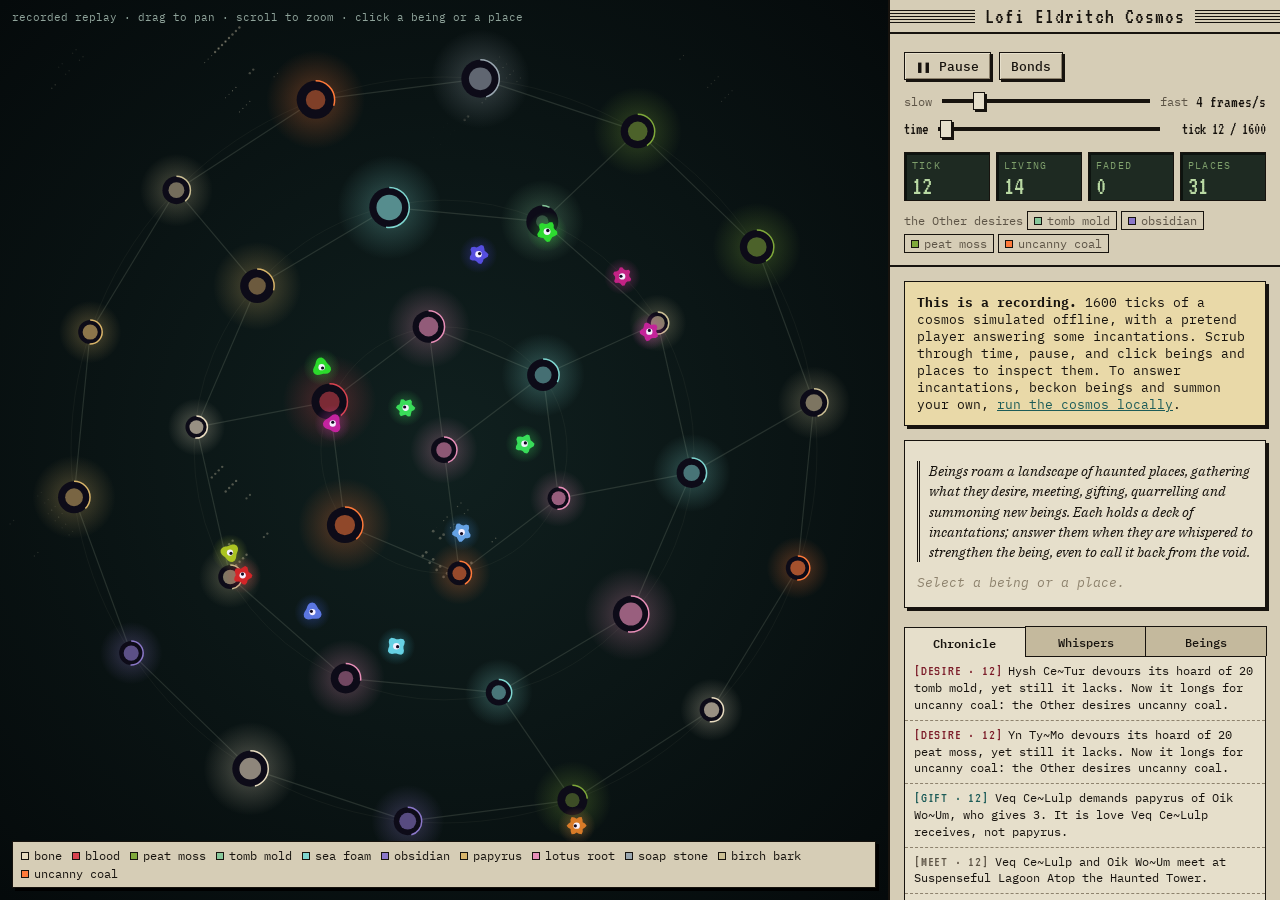
==== commit 85f8aec7: "Live updates over Phoenix Channels Every open page used to ask for the whole world every second, so " ====
--- a/docs/index.html
+++ b/docs/index.html
@@ -170,6 +170,14 @@
   .deck .acts button { padding: 2px 7px; font-size: 11px; }
   .deck li.awaiting { background: #f0dc8f; }
   .mine-mark { color: var(--accent); font-weight: 600; }
+  .journal { list-style: none; margin: 0; padding: 0; border: 1px solid var(--ink); background: var(--putty-3); font-size: 11.5px; }
+  .journal li { padding: 4px 8px; border-bottom: 1px dashed var(--faint); display: grid; grid-template-columns: 1fr auto; gap: 8px; }
+  .journal li:last-child { border-bottom: 0; }
+  .journal .when { color: var(--faint); white-space: nowrap; }
+  .journal .ok { color: var(--good); } .journal .miss { color: var(--danger); }
+  .accuracy { display: grid; grid-template-columns: 1fr 64px 44px; gap: 3px 8px; align-items: center; font-size: 11.5px; }
+  .accuracy .front { font-family: var(--sans); font-style: italic; font-size: 12.5px; min-width: 0; overflow: hidden; text-overflow: ellipsis; white-space: nowrap; }
+  .accuracy .bar { margin: 0; }
   @media (max-width: 820px) {
     body { grid-template-columns: 100%; grid-template-rows: 55vh 45vh; }
     aside { border-left: 0; border-top: 2px solid var(--ink); }
@@ -294,6 +302,9 @@
   async function loadMe() {
     if (replay) return;
     try { state.me = (await api("/api/me")).data; } catch (e) { state.me = null; }
+    if (state.me?.user) {
+      try { state.history = (await api("/api/my/history?limit=12")).data; } catch (e) { state.history = null; }
+    }
     state.mineVersion = (state.mineVersion || 0) + 1;
     renderAccount();
   }
@@ -309,6 +320,32 @@
       ? `<b>${esc(u.display_name)}${u.is_admin ? " · keeper" : ""}</b><a href="/users/settings">Settings</a><form method="post" action="/users/log-out" style="display:inline"><input type="hidden" name="_method" value="delete"><input type="hidden" name="_csrf_token" value="${esc(state.me.csrf_token)}"><button class="linkish">Log out</button></form>`
       : `<b>Watching</b><a href="/users/register">Register</a><a href="/users/log-in">Log in</a>`);
   }
+
+  // ---------- live updates ----------
+  // The server pushes the world over a Phoenix channel once per tick; polling
+  // is only the fallback when the live connection is down.
+  function loadScript(src) {
+    return new Promise((resolve, reject) => {
+      const el = document.createElement("script");
+      el.src = src; el.onload = resolve; el.onerror = reject;
+      document.head.appendChild(el);
+    });
+  }
+
+  async function connectLive() {
+    if (replay) return;
+    try { if (!window.Phoenix) await loadScript("/vendor/phoenix/phoenix.min.js"); } catch (e) { return; }
+    if (state.live) state.live.socket.disconnect();
+    const socket = new window.Phoenix.Socket("/socket", { params: { _csrf_token: state.me?.csrf_token || "" } });
+    socket.connect();
+    const channel = socket.channel("world", {});
+    const take = (world) => { state.liveAt = Date.now(); ingest(world); };
+    channel.on("world", take);
+    channel.join().receive("ok", take);
+    state.live = { socket, channel };
+  }
+
+  const liveIsFresh = () => state.liveAt && Date.now() - state.liveAt < 3000;
 
   let polling = false;
   async function poll() {
@@ -331,9 +368,13 @@
     state.beings = new Map(world.beings.map((b) => [b.id, b]));
     if (world.replaceEvents) {
       state.events = world.events;
-    } else if (world.events.length) {
-      state.lastSeq = world.events[0].seq;
-      state.events = world.events.concat(state.events).slice(0, 250);
+    } else {
+      // live pushes and polls can overlap: keep each event once
+      const fresh = world.events.filter((e) => e.seq > state.lastSeq);
+      if (fresh.length) {
+        state.lastSeq = Math.max(...fresh.map((e) => e.seq));
+        state.events = fresh.concat(state.events).slice(0, 250);
+      }
     }
     for (const id of state.display.keys()) if (!state.beings.has(id)) state.display.delete(id);
     if (state.selected && !(state.selected.kind === "being" ? state.beings : state.nodes).has(state.selected.id)) state.selected = null;
@@ -978,7 +1019,35 @@
         <input type="text" name="back" maxlength="200" placeholder="Back (empty for a reminder)">
         <button>Add card</button>
       </form>
+      ${journal()}
     </div>`;
+  }
+
+  // what you have done with your being, and how well you remember
+  function journal() {
+    const h = state.history;
+    if (!h) return "";
+    const ago = (at) => fmtMs(Math.max(1000, Date.now() - at)) + " ago";
+    const line = (i) => {
+      const d = i.data || {};
+      switch (i.kind) {
+        case "answer": return `<span class="${d.correct ? "ok" : "miss"}">${d.correct ? "✓" : "✗"}</span> “${esc(d.front)}” → ${esc(d.answer || "…")}${d.correct ? "" : ` <span style="color:var(--muted)">(${esc(d.expected)})</span>`}${d.revived ? " · called it back" : ""}`;
+        case "summoned": return `summoned ${esc(d.being)} into ${esc(d.place)}`;
+        case "card_added": return `added “${esc(d.front)}”`;
+        case "card_rewritten": return `rewrote “${esc(d.before?.front)}” as “${esc(d.after?.front)}”`;
+        case "card_burned": return `burned “${esc(d.card?.front)}”`;
+        case "temperament": return `changed its temperament`;
+        case "beckon": return `beckoned it to ${esc(d.place)}`;
+        default: return esc(i.kind);
+      }
+    };
+    const cards = (h.cards || []).slice(0, 6);
+    return `<h3>Journal</h3>
+      ${cards.length ? `<div class="accuracy">${cards.map((c) => `<span class="front" title="${esc(c.front)}">${esc(c.front)}</span><div class="bar"><i style="width:${Math.round(100 * c.right / c.answers)}%;background:var(--accent-2)"></i></div><span>${c.right}/${c.answers}</span>`).join("")}</div>
+        <p class="empty" style="font-style:normal;margin:4px 0 8px">Weakest cards first: what you remember least.</p>` : ""}
+      <ul class="journal">${(h.interactions || []).map((i) => `<li><span>${line(i)}</span><span class="when">${ago(i.at)}</span></li>`).join("") || '<li class="empty">Nothing yet.</li>'}</ul>
+      ${(h.being_events || []).length ? `<h3>What befell it</h3><ul class="journal">${h.being_events.slice(0, 6).map((e) => `<li><span>${esc(e.text)}</span><span class="when">${ago(e.at)}</span></li>`).join("")}</ul>` : ""}
+      <p style="margin:10px 0 0;font-size:11.5px"><a class="link" href="/api/my/history/export" download>Download my whole history (.jsonl)</a> — every answer and change, one JSON object per line, for your own tools or a learning agent.</p>`;
   }
 
   function temperamentInputs(t) {
@@ -1062,6 +1131,7 @@
         select({ kind: "being", id: r.being_id });
       }
       document.activeElement && document.activeElement.blur();
+      if (f.dataset.recall) await loadMe();
       await poll();
       renderPanel(true);
     } catch (err) { banner(err.message, 2500); }
@@ -1114,14 +1184,14 @@
       return;
     }
     const tick = state.world?.simulation?.tick_ms || 1000;
-    timer = setTimeout(async () => { await poll(); schedule(); }, Math.max(300, Math.min(1000, tick)));
+    timer = setTimeout(async () => { if (!liveIsFresh()) await poll(); schedule(); }, Math.max(300, Math.min(1000, tick)));
   }
   // refresh countdowns even when nothing changes
   setInterval(() => { if (state.selected && state.selected.kind === "being") renderPanel(); }, 1000);
 
   resize();
   if (replay) { renderAccount(); loadReplay().then(schedule); }
-  else loadMe().then(poll).then(schedule);
+  else loadMe().then(poll).then(() => { connectLive(); schedule(); });
   requestAnimationFrame(draw);
 })();
 </script>
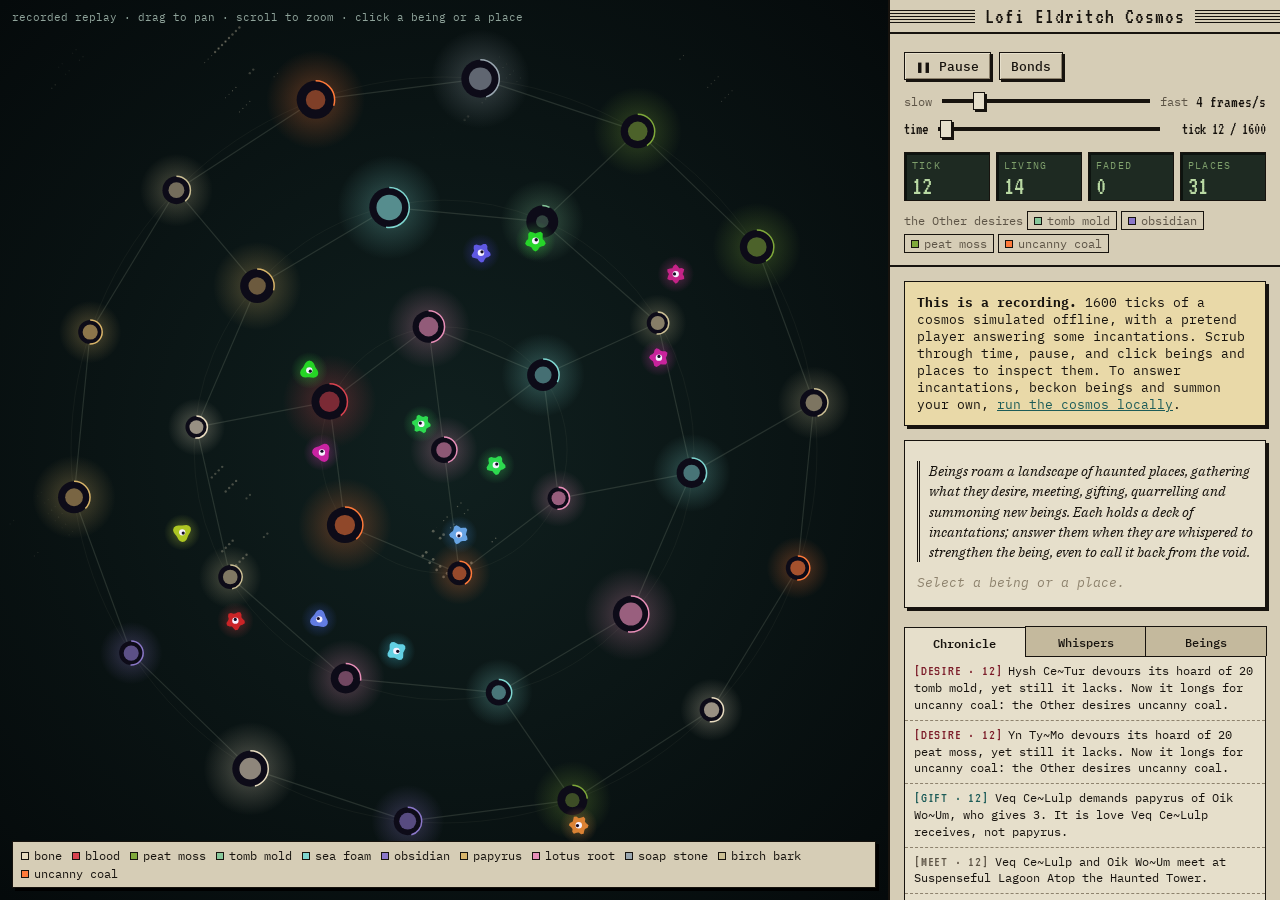
==== commit d46e7811: "Learning agents: tokens, an MCP server and a JSON api for a person's own agent People who study with" ====
--- a/docs/index.html
+++ b/docs/index.html
@@ -1030,12 +1030,13 @@
     const ago = (at) => fmtMs(Math.max(1000, Date.now() - at)) + " ago";
     const line = (i) => {
       const d = i.data || {};
+      const by = d.via ? ` <span style="color:var(--muted)">(by ${esc(String(d.via).replace(/^agent: /, "your agent "))})</span>` : "";
       switch (i.kind) {
         case "answer": return `<span class="${d.correct ? "ok" : "miss"}">${d.correct ? "✓" : "✗"}</span> “${esc(d.front)}” → ${esc(d.answer || "…")}${d.correct ? "" : ` <span style="color:var(--muted)">(${esc(d.expected)})</span>`}${d.revived ? " · called it back" : ""}`;
         case "summoned": return `summoned ${esc(d.being)} into ${esc(d.place)}`;
-        case "card_added": return `added “${esc(d.front)}”`;
-        case "card_rewritten": return `rewrote “${esc(d.before?.front)}” as “${esc(d.after?.front)}”`;
-        case "card_burned": return `burned “${esc(d.card?.front)}”`;
+        case "card_added": return `added “${esc(d.front)}”${by}`;
+        case "card_rewritten": return `rewrote “${esc(d.before?.front)}” as “${esc(d.after?.front)}”${by}`;
+        case "card_burned": return `burned “${esc(d.card?.front)}”${by}`;
         case "temperament": return `changed its temperament`;
         case "beckon": return `beckoned it to ${esc(d.place)}`;
         default: return esc(i.kind);
@@ -1047,7 +1048,8 @@
         <p class="empty" style="font-style:normal;margin:4px 0 8px">Weakest cards first: what you remember least.</p>` : ""}
       <ul class="journal">${(h.interactions || []).map((i) => `<li><span>${line(i)}</span><span class="when">${ago(i.at)}</span></li>`).join("") || '<li class="empty">Nothing yet.</li>'}</ul>
       ${(h.being_events || []).length ? `<h3>What befell it</h3><ul class="journal">${h.being_events.slice(0, 6).map((e) => `<li><span>${esc(e.text)}</span><span class="when">${ago(e.at)}</span></li>`).join("")}</ul>` : ""}
-      <p style="margin:10px 0 0;font-size:11.5px"><a class="link" href="/api/my/history/export" download>Download my whole history (.jsonl)</a> — every answer and change, one JSON object per line, for your own tools or a learning agent.</p>`;
+      <p style="margin:10px 0 0;font-size:11.5px"><a class="link" href="/api/my/history/export" download>Download my whole history (.jsonl)</a>: every answer and change, one JSON object per line.</p>
+      <p style="margin:6px 0 0;font-size:11.5px"><a class="link" href="/users/settings#agent-tokens">Connect your learning agent</a>: let Claude or another assistant follow your being, quiz you on your weakest cards and add cards for you (over MCP).</p>`;
   }
 
   function temperamentInputs(t) {
